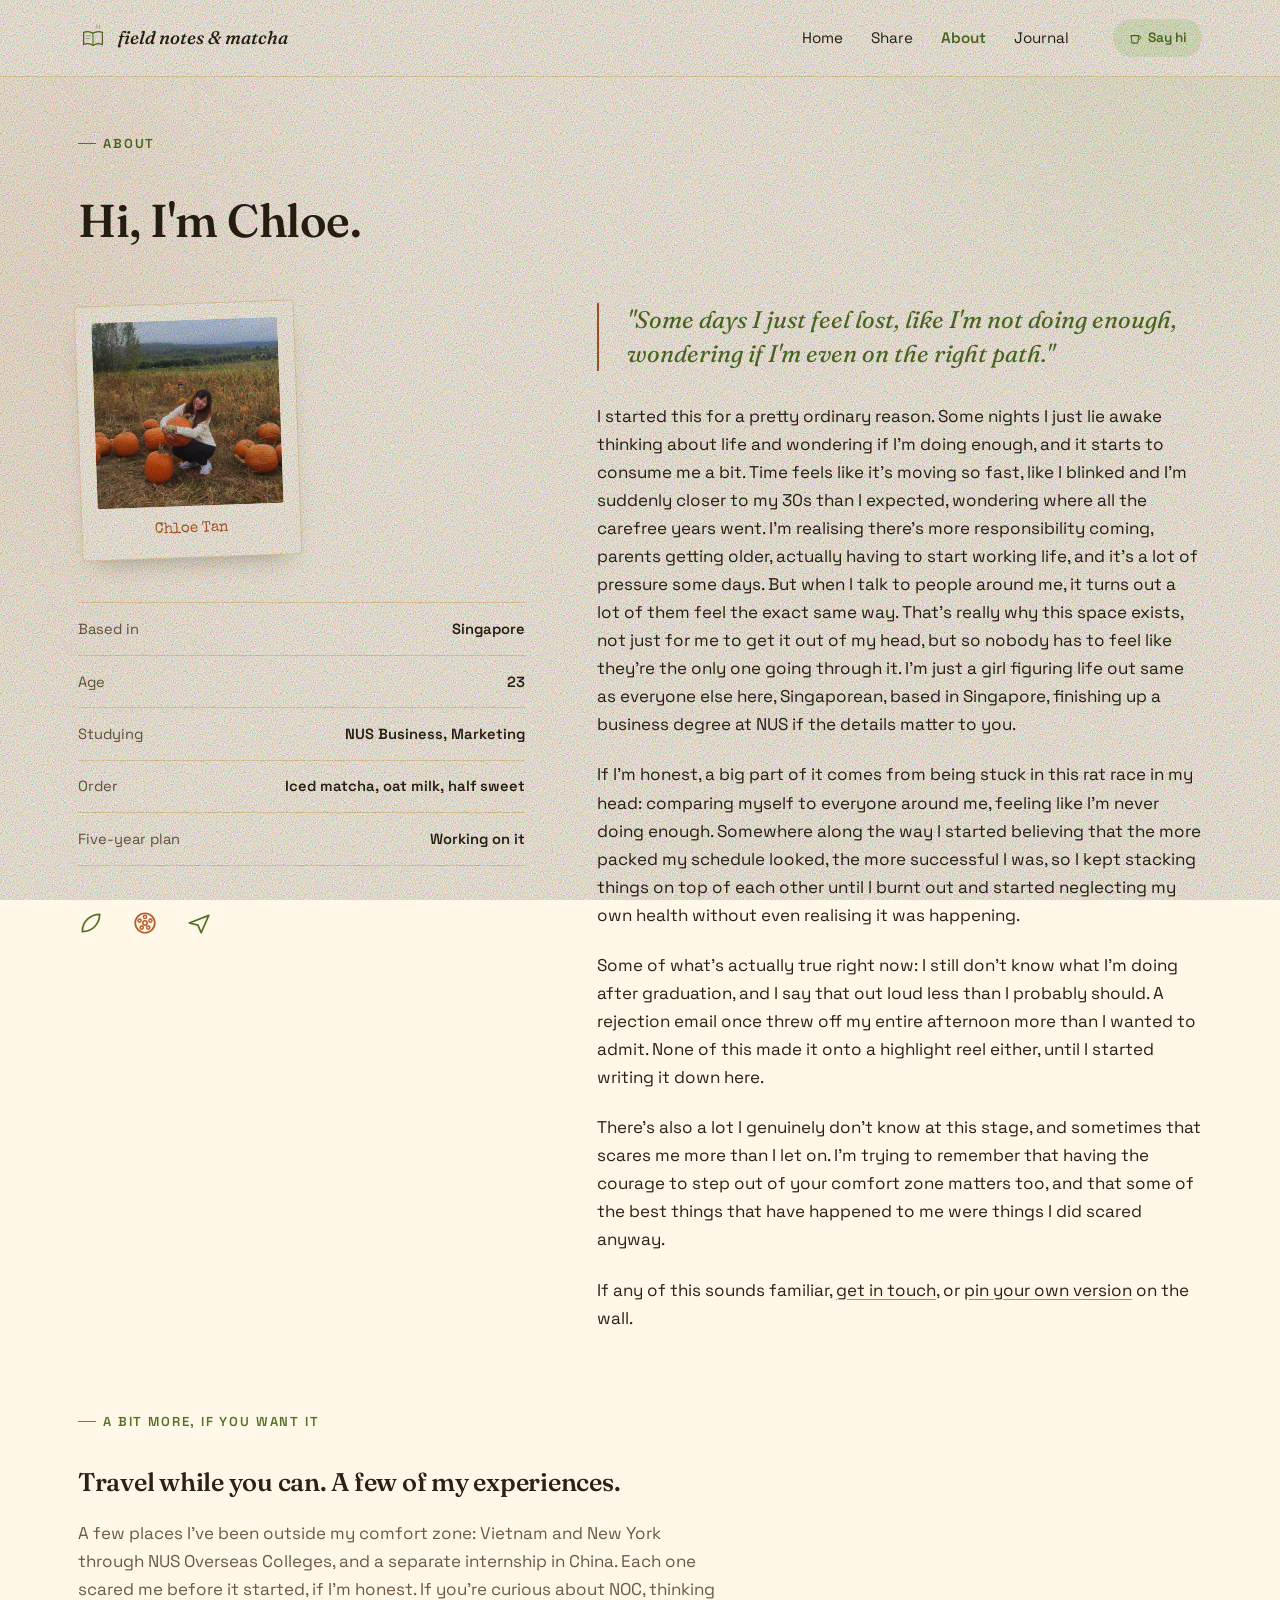
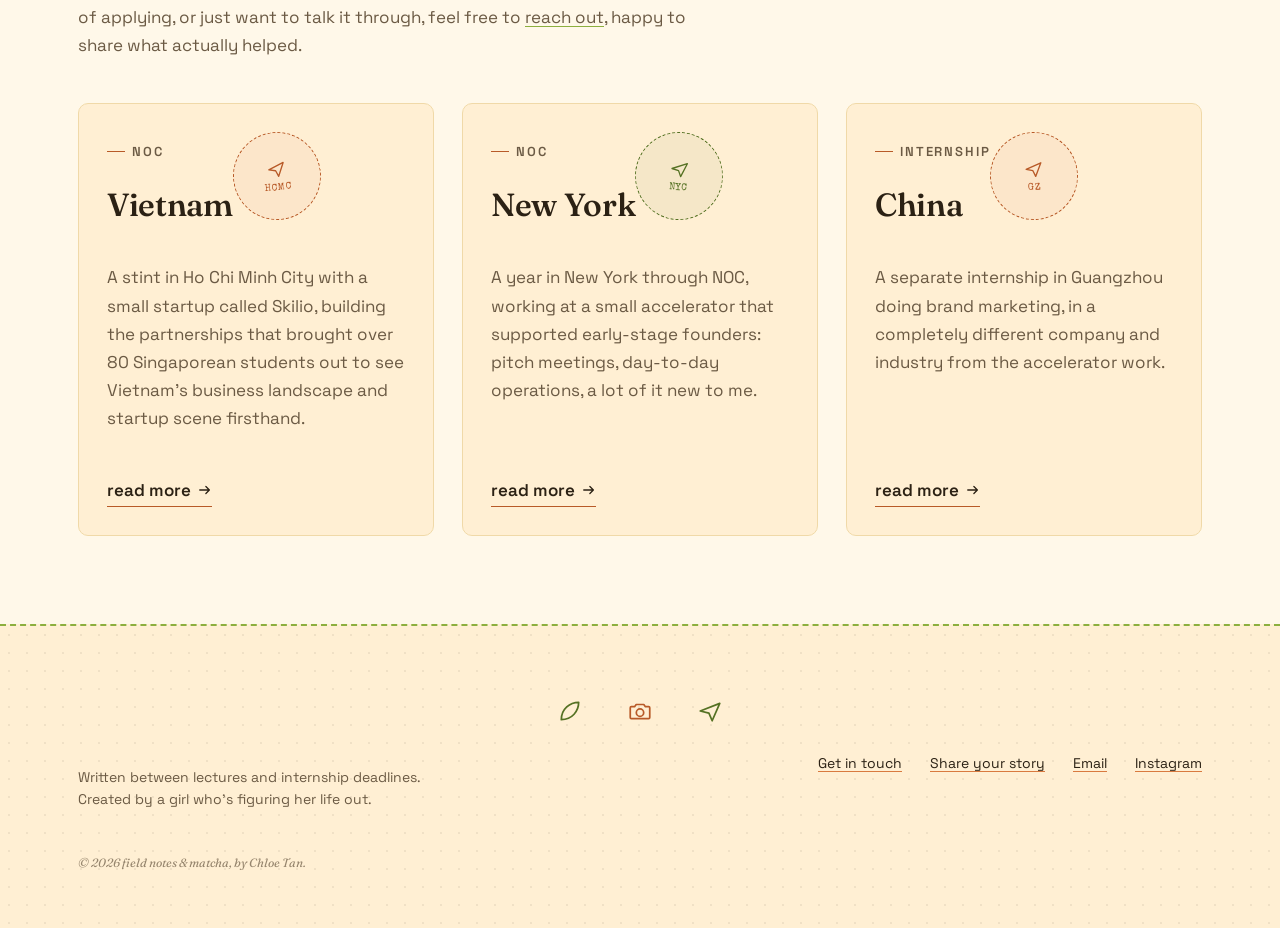
==== about.html @ caf0ac36 "Revert Vietnam story's tag back to NOC NOC (NUS Overseas Colleges) placements are internships at ove" ====
<!doctype html>
<html lang="en">
<head>
<meta charset="UTF-8" />
<meta name="viewport" content="width=device-width, initial-scale=1" />
<title>field notes &amp; matcha · about</title>
<meta name="description" content="Singaporean, NUS Business student, and the honest, unfiltered version of figuring out my 20s, written for anyone else doing the same thing." />
<link rel="preconnect" href="https://fonts.googleapis.com">
<link rel="preconnect" href="https://fonts.gstatic.com" crossorigin>
<link href="https://fonts.googleapis.com/css2?family=Fraunces:ital,opsz,wght@0,9..144,400;0,9..144,500;0,9..144,600;1,9..144,500&family=Space+Grotesk:wght@400;500;600;700&family=Space+Mono:wght@400;700&family=Special+Elite&display=swap" rel="stylesheet">
<link rel="stylesheet" href="css/style.css?v=4">
</head>
<body>

<nav class="site-nav">
  <div class="wrap">
    <a class="brand" href="index.html">
      <svg class="mark" viewBox="0 0 64 64" fill="none" xmlns="http://www.w3.org/2000/svg" aria-hidden="true">
        <path d="M12 20C12 20 23 15.5 32 22C41 15.5 52 20 52 20V46C52 46 41 41.5 32 48C23 41.5 12 46 12 46V20Z" stroke="var(--matcha-deep)" stroke-width="2.6" stroke-linejoin="round" stroke-linecap="round"/>
        <path d="M32 22V48" stroke="var(--matcha-deep)" stroke-width="2" stroke-linecap="round"/>
        <path d="M17 27H26M17 33H24" stroke="var(--matcha-deep)" stroke-width="1.6" stroke-linecap="round" opacity="0.65"/>
        <path d="M40 11C39 8 41 7 40 4" stroke="var(--matcha-deep)" stroke-width="1.6" fill="none" stroke-linecap="round" opacity="0.6"/>
        <path d="M46 11C45 8 47 7 46 4" stroke="var(--matcha-deep)" stroke-width="1.6" fill="none" stroke-linecap="round" opacity="0.6"/>
      </svg>
      field notes &amp; matcha
    </a>
    <div class="nav-right">
      <ul class="nav-links">
        <li><a href="index.html">Home</a></li>
    <li><a href="share.html">Share</a></li>
    <li><a href="about.html" aria-current="page">About</a></li>
    <li><a href="journal.html">Journal</a></li>
      </ul>
      <a class="nav-cta" href="grab-matcha.html">
        <span class="icon"><svg viewBox="0 0 24 24" fill="none" xmlns="http://www.w3.org/2000/svg"><path d="M5 9H17L16 19C16 20 15 21 14 21H8C7 21 6 20 6 19L5 9Z" stroke="currentColor" stroke-width="1.7" stroke-linejoin="round"/><path d="M17 10H19C20.2 10 21 11.2 20.5 13C20 14.8 18.3 15 17 15" stroke="currentColor" stroke-width="1.5"/></svg></span>
        Say hi
      </a>
    </div>
    <button class="nav-toggle" aria-label="Toggle menu" aria-expanded="false" aria-controls="mobile-panel">
      <span></span>
    </button>
  </div>
</nav>

<div class="mobile-panel" id="mobile-panel">
  <ul>
    <li><a href="index.html">Home</a></li>
    <li><a href="share.html">Share</a></li>
    <li><a href="about.html">About</a></li>
    <li><a href="journal.html">Journal</a></li>
  </ul>
  <a class="btn mobile-cta" href="grab-matcha.html">Say hi &rarr;</a>
</div>

<main>
  <section class="section" style="padding-bottom: 0;">
    <div class="wrap">
      <p class="eyebrow">about</p>
      <h1 class="page-title" style="max-width: 20ch;">Hi, I'm Chloe.</h1>
    </div>
  </section>

  <section class="section reveal">
    <div class="wrap about-grid">
      <aside class="about-aside">
        <figure class="about-photo">
          <img src="img/chloe-pumpkin.jpg" alt="Chloe Tan at a pumpkin patch" loading="lazy">
          <figcaption>Chloe Tan</figcaption>
        </figure>
        <dl class="fact-list">
          <li><span class="k">Based in</span><span class="v">Singapore</span></li>
          <li><span class="k">Age</span><span class="v">23</span></li>
          <li><span class="k">Studying</span><span class="v">NUS Business, Marketing</span></li>
          <li><span class="k">Order</span><span class="v">Iced matcha, oat milk, half sweet</span></li>
          <li><span class="k">Five-year plan</span><span class="v">Working on it</span></li>
        </dl>
        <div class="doodle-row" aria-hidden="true" style="justify-content: flex-start; gap: var(--space-3); margin: var(--space-4) 0 0;">
          <span class="icon"><svg viewBox="0 0 24 24" fill="none" xmlns="http://www.w3.org/2000/svg"><path d="M4 20C4 10 12 4 20 4C20 12 14 20 4 20Z" stroke="currentColor" stroke-width="1.6" stroke-linecap="round" stroke-linejoin="round"/></svg></span>
          <span class="icon"><svg viewBox="0 0 24 24" fill="none" xmlns="http://www.w3.org/2000/svg"><circle cx="12" cy="12" r="9" stroke="currentColor" stroke-width="1.6"/><circle cx="12" cy="12" r="2" stroke="currentColor" stroke-width="1.4"/><circle cx="12" cy="6.3" r="1.5" stroke="currentColor" stroke-width="1.3"/><circle cx="17" cy="9.8" r="1.5" stroke="currentColor" stroke-width="1.3"/><circle cx="15" cy="16.2" r="1.5" stroke="currentColor" stroke-width="1.3"/><circle cx="9" cy="16.2" r="1.5" stroke="currentColor" stroke-width="1.3"/><circle cx="7" cy="9.8" r="1.5" stroke="currentColor" stroke-width="1.3"/></svg></span>
          <span class="icon"><svg viewBox="0 0 24 24" fill="none" xmlns="http://www.w3.org/2000/svg"><path d="M3 12L21 5L14 21L11 14L3 12Z" stroke="currentColor" stroke-width="1.6" stroke-linejoin="round"/></svg></span>
        </div>
      </aside>

      <div class="about-body">
        <p class="pull-quote">"Some days I just feel lost, like I'm not doing enough, wondering if I'm even on the right path."</p>

        <p>I started this for a pretty ordinary reason. Some nights I just lie awake thinking about life and wondering if I'm doing enough, and it starts to consume me a bit. Time feels like it's moving so fast, like I blinked and I'm suddenly closer to my 30s than I expected, wondering where all the carefree years went. I'm realising there's more responsibility coming, parents getting older, actually having to start working life, and it's a lot of pressure some days. But when I talk to people around me, it turns out a lot of them feel the exact same way. That's really why this space exists, not just for me to get it out of my head, but so nobody has to feel like they're the only one going through it. I'm just a girl figuring life out same as everyone else here, Singaporean, based in Singapore, finishing up a business degree at NUS if the details matter to you.</p>

        <p>If I'm honest, a big part of it comes from being stuck in this rat race in my head: comparing myself to everyone around me, feeling like I'm never doing enough. Somewhere along the way I started believing that the more packed my schedule looked, the more successful I was, so I kept stacking things on top of each other until I burnt out and started neglecting my own health without even realising it was happening.</p>

        <p>Some of what's actually true right now: I still don't know what I'm doing after graduation, and I say that out loud less than I probably should. A rejection email once threw off my entire afternoon more than I wanted to admit. None of this made it onto a highlight reel either, until I started writing it down here.</p>

        <p>There's also a lot I genuinely don't know at this stage, and sometimes that scares me more than I let on. I'm trying to remember that having the courage to step out of your comfort zone matters too, and that some of the best things that have happened to me were things I did scared anyway.</p>

        <p>If any of this sounds familiar, <a href="grab-matcha.html">get in touch</a>, or <a href="share.html">pin your own version</a> on the wall.</p>
      </div>
    </div>
  </section>

  <section class="section section-tight reveal">
    <div class="wrap">
      <div class="section-head">
        <p class="eyebrow">a bit more, if you want it</p>
        <h2>Travel while you can. A few of my experiences.</h2>
        <p style="max-width: 58ch; color: var(--ink-soft); margin-top: var(--space-2);">A few places I've been outside my comfort zone: Vietnam and New York through NUS Overseas Colleges, and a separate internship in China. Each one scared me before it started, if I'm honest. If you're curious about NOC, thinking of applying, or just want to talk it through, feel free to <a href="grab-matcha.html">reach out</a>, happy to share what actually helped.</p>
      </div>

      <div class="admin-bar" id="admin-bar-about">
        <form id="admin-form-about" class="admin-form" hidden>
          <input type="password" id="admin-passcode-about" placeholder="admin passcode" autocomplete="off">
          <button type="submit" class="btn btn-ghost">unlock</button>
          <span class="admin-error" id="admin-error-about"></span>
        </form>
        <div id="admin-active-about" hidden>
          <strong>managing travel stories</strong>
          <span>pick one to edit its story</span>
          <button type="button" class="btn btn-ghost admin-edit-place" data-place="vietnam">edit vietnam</button>
          <button type="button" class="btn btn-ghost admin-edit-place" data-place="newyork">edit new york</button>
          <button type="button" class="btn btn-ghost admin-edit-place" data-place="china">edit china</button>
          <button type="button" class="text-link" id="admin-exit-about">exit</button>
        </div>
      </div>

      <div class="story-grid">
        <button type="button" class="story-card" data-place="vietnam" aria-haspopup="dialog">
          <div class="story-card-top">
            <div>
              <p class="eyebrow">NOC</p>
              <h3>Vietnam</h3>
            </div>
            <div class="stamp stamp-1">
              <span class="icon"><svg viewBox="0 0 24 24" fill="none" xmlns="http://www.w3.org/2000/svg"><path d="M3 12L21 5L14 21L11 14L3 12Z" stroke="currentColor" stroke-width="1.6" stroke-linejoin="round"/></svg></span>
              <span>HCMC</span>
            </div>
          </div>
          <p id="card-body-vietnam">A stint in Ho Chi Minh City with a small startup called Skilio, building the partnerships that brought over 80 Singaporean students out to see Vietnam's business landscape and startup scene firsthand.</p>
          <span class="text-link story-card-more">read more<svg viewBox="0 0 16 16" fill="none"><path d="M2 8h11M9 4l4 4-4 4" stroke="currentColor" stroke-width="1.5" stroke-linecap="round" stroke-linejoin="round"/></svg></span>
        </button>
        <button type="button" class="story-card" data-place="newyork" aria-haspopup="dialog">
          <div class="story-card-top">
            <div>
              <p class="eyebrow">NOC</p>
              <h3>New York</h3>
            </div>
            <div class="stamp stamp-2">
              <span class="icon"><svg viewBox="0 0 24 24" fill="none" xmlns="http://www.w3.org/2000/svg"><path d="M3 12L21 5L14 21L11 14L3 12Z" stroke="currentColor" stroke-width="1.6" stroke-linejoin="round"/></svg></span>
              <span>NYC</span>
            </div>
          </div>
          <p id="card-body-newyork">A year in New York through NOC, working at a small accelerator that supported early-stage founders: pitch meetings, day-to-day operations, a lot of it new to me.</p>
          <span class="text-link story-card-more">read more<svg viewBox="0 0 16 16" fill="none"><path d="M2 8h11M9 4l4 4-4 4" stroke="currentColor" stroke-width="1.5" stroke-linecap="round" stroke-linejoin="round"/></svg></span>
        </button>
        <button type="button" class="story-card" data-place="china" aria-haspopup="dialog">
          <div class="story-card-top">
            <div>
              <p class="eyebrow">internship</p>
              <h3>China</h3>
            </div>
            <div class="stamp stamp-3">
              <span class="icon"><svg viewBox="0 0 24 24" fill="none" xmlns="http://www.w3.org/2000/svg"><path d="M3 12L21 5L14 21L11 14L3 12Z" stroke="currentColor" stroke-width="1.6" stroke-linejoin="round"/></svg></span>
              <span>GZ</span>
            </div>
          </div>
          <p id="card-body-china">A separate internship in Guangzhou doing brand marketing, in a completely different company and industry from the accelerator work.</p>
          <span class="text-link story-card-more">read more<svg viewBox="0 0 16 16" fill="none"><path d="M2 8h11M9 4l4 4-4 4" stroke="currentColor" stroke-width="1.5" stroke-linecap="round" stroke-linejoin="round"/></svg></span>
        </button>
      </div>
    </div>

    <div class="memory-modal" id="place-modal">
      <div class="memory-modal-inner">
        <button class="memory-close" id="place-close" aria-label="close">&times;</button>
        <div id="place-view">
          <p class="eyebrow" id="place-eyebrow" style="justify-content: center;"></p>
          <h3 id="place-title"></h3>
          <div id="place-body"></div>
        </div>
        <form id="place-edit-form" class="admin-add-form" hidden style="max-width: none;">
          <p class="eyebrow" id="place-edit-eyebrow" style="justify-content: center;"></p>
          <h3 id="place-edit-title"></h3>
          <label class="pin-field">
            <span>short version (shown on the card)</span>
            <textarea id="place-edit-short" rows="3" maxlength="240" required></textarea>
          </label>
          <label class="pin-field">
            <span>full story (shown when opened)</span>
            <textarea id="place-edit-body" rows="9" maxlength="2000" required></textarea>
          </label>
          <div style="display: flex; gap: var(--space-2);">
            <button type="submit" class="btn">save</button>
            <button type="button" class="btn btn-ghost" id="place-edit-cancel">cancel</button>
          </div>
        </form>
      </div>
    </div>
  </section>
</main>

<footer class="site-footer">
  <div class="wrap">
    <div class="doodle-row" aria-hidden="true" style="margin: 0 0 var(--space-3);">
      <span class="icon"><svg viewBox="0 0 24 24" fill="none" xmlns="http://www.w3.org/2000/svg"><path d="M4 20C4 10 12 4 20 4C20 12 14 20 4 20Z" stroke="currentColor" stroke-width="1.6" stroke-linecap="round" stroke-linejoin="round"/></svg></span>
      <span class="icon"><svg viewBox="0 0 24 24" fill="none" xmlns="http://www.w3.org/2000/svg"><path d="M4 8h3l1.5-2h7L17 8h3a1 1 0 0 1 1 1v9a1 1 0 0 1-1 1H4a1 1 0 0 1-1-1V9a1 1 0 0 1 1-1Z" stroke="currentColor" stroke-width="1.6" stroke-linejoin="round"/><circle cx="12" cy="13.5" r="3.4" stroke="currentColor" stroke-width="1.6"/></svg></span>
      <span class="icon"><svg viewBox="0 0 24 24" fill="none" xmlns="http://www.w3.org/2000/svg"><path d="M3 12L21 5L14 21L11 14L3 12Z" stroke="currentColor" stroke-width="1.6" stroke-linejoin="round"/></svg></span>
    </div>
    <div class="footer-grid">
      <p class="footer-status">Written between lectures and internship deadlines.<br>Created by a girl who's figuring her life out.</p>
      <ul class="footer-links">
        <li><a href="grab-matcha.html">Get in touch</a></li>
        <li><a href="share.html">Share your story</a></li>
        <li><a href="mailto:yingxiu2003@gmail.com">Email</a></li>
        <li><a href="https://www.instagram.com/pure_tyx" target="_blank" rel="noopener">Instagram</a></li>
      </ul>
    </div>
    <p class="footer-fine">&copy; 2026 field notes &amp; matcha, by Chloe Tan.</p>
  </div>
</footer>

<script src="js/main.js"></script>
</body>
</html>
---- css/style.css ----
/* ==========================================================================
   field notes & matcha — design tokens
   ========================================================================== */

:root {
  /* color — warm neutral base, two accents used consistently everywhere */
  --cream:        #FFF8E9;
  --paper:        #FFEFD3;
  --paper-deep:   #FCE2B8;
  --ink:          #2B2114;
  --ink-soft:     #6B5A44;
  --matcha:       #8CAF3E;
  --matcha-deep:  #557123;
  --matcha-pale:  #E6F0C9;
  --clay:         #D97A3F;
  --clay-deep:    #B85A28;
  --clay-pale:    #FBE2C8;
  --sky-pale:     #DCEAEF;
  --sky:          #8B9DB8;
  --sky-deep:     #4F5F78;
  --line:         #F0D9A8;

  /* type */
  --font-display: "Fraunces", "Iowan Old Style", "Palatino Linotype", serif;
  --font-body: "Space Grotesk", "Segoe UI", -apple-system, BlinkMacSystemFont, sans-serif;
  --font-mono: "Space Mono", "Courier New", monospace;
  --font-vintage: "Special Elite", "Courier New", monospace;

  --fs-hero: clamp(2.75rem, 3.2vw + 2rem, 5.25rem);
  --fs-h1: clamp(2.1rem, 1.6vw + 1.6rem, 3.15rem);
  --fs-h2: clamp(1.5rem, 1vw + 1.2rem, 2.1rem);
  --fs-h3: clamp(1.2rem, 0.4vw + 1.1rem, 1.4rem);
  --fs-body: 1.0625rem;
  --fs-small: 0.875rem;
  --fs-eyebrow: 0.8125rem;

  --space-1: 0.5rem;
  --space-2: 1rem;
  --space-3: 1.75rem;
  --space-4: 2.75rem;
  --space-5: 4.5rem;
  --space-6: 7rem;

  --max-w: 1180px;
}

* { box-sizing: border-box; }

/* the HTML "hidden" attribute should always win, full stop. without this,
   any element whose class sets its own "display" (buttons, flex bars,
   forms) quietly overrides the browser's default [hidden]{display:none}
   and stays visible even while "hidden" is set, which is exactly the bug
   that let the admin passcode form and the travel edit form show up when
   they should have been toggled off. */
[hidden] { display: none !important; }

html {
  scroll-behavior: smooth;
}

/* so an in-page anchor jump (like "Read the wall") doesn't land with
   its target tucked up under the fixed nav bar */
[id] {
  scroll-margin-top: 96px;
}

@media (prefers-reduced-motion: reduce) {
  html { scroll-behavior: auto; }
  *, *::before, *::after {
    animation-duration: 0.001ms !important;
    animation-iteration-count: 1 !important;
    transition-duration: 0.001ms !important;
    scroll-behavior: auto !important;
  }
}

body {
  margin: 0;
  /* .site-nav is now position: fixed (see below), which takes it out of
     normal flow, so this makes up the space it used to occupy there */
  padding-top: 76px;
  background: var(--cream);
  color: var(--ink);
  font-family: var(--font-body);
  font-size: var(--fs-body);
  line-height: 1.65;
  -webkit-font-smoothing: antialiased;
  background-image:
    radial-gradient(ellipse 55% 35% at 92% -5%, rgba(140,175,62,0.14), transparent 60%),
    radial-gradient(ellipse 45% 32% at 3% 12%, rgba(217,122,63,0.09), transparent 60%);
  background-repeat: no-repeat;
  position: relative;
}

/* film grain — subtle, always-on texture so nothing reads as a flat digital gradient */
body::after {
  content: "";
  position: fixed;
  inset: 0;
  z-index: 999;
  pointer-events: none;
  mix-blend-mode: multiply;
  background-image: url("data:image/svg+xml;utf8,<svg xmlns='http://www.w3.org/2000/svg' width='140' height='140'><filter id='n'><feTurbulence type='fractalNoise' baseFrequency='0.9' numOctaves='2' stitchTiles='stitch'/></filter><rect width='100%25' height='100%25' filter='url(%23n)'/></svg>");
  animation: grain-flicker 1.2s steps(4) infinite;
}

@keyframes grain-flicker {
  0%, 100% { opacity: 0.04; }
  25% { opacity: 0.06; }
  50% { opacity: 0.03; }
  75% { opacity: 0.05; }
}

img, svg { max-width: 100%; display: block; }

a {
  color: inherit;
  text-decoration-color: var(--matcha);
  text-underline-offset: 3px;
}

a:hover { color: var(--matcha-deep); }

:focus-visible {
  outline: 2px solid var(--clay-deep);
  outline-offset: 3px;
  border-radius: 2px;
}

/* links that exist in the layout but aren't live yet (e.g. Instagram) —
   styled as visibly inert rather than a link that silently goes nowhere */
a[aria-disabled="true"] {
  opacity: 0.55;
  cursor: default;
}

a[aria-disabled="true"]:hover { color: inherit; }

h1, h2, h3 {
  font-family: var(--font-display);
  font-weight: 560;
  color: var(--ink);
  margin: 0;
  letter-spacing: -0.01em;
}

.wrap {
  max-width: var(--max-w);
  margin: 0 auto;
  padding: 0 var(--space-3);
}

.eyebrow {
  display: inline-flex;
  align-items: center;
  gap: 0.55em;
  font-size: var(--fs-eyebrow);
  letter-spacing: 0.14em;
  text-transform: uppercase;
  color: var(--matcha-deep);
  font-weight: 600;
}

.eyebrow::before {
  content: "";
  width: 18px;
  height: 1px;
  background: var(--clay-deep);
  display: inline-block;
}

/* ==========================================================================
   nav
   ========================================================================== */

.site-nav {
  /* position: sticky here had a real, unfixable-in-place iOS Safari bug:
     during the elastic bounce past the top of the page, it can visually
     detach and let page content show through it. position: fixed doesn't
     have that recalculation at all, so it's the reliable option. body
     gets matching padding-top below to make up the space it no longer
     occupies in normal flow. */
  position: fixed;
  top: 0;
  left: 0;
  right: 0;
  z-index: 40;
  background: var(--cream);
  border-bottom: 1px solid var(--line);
}

.site-nav .wrap {
  display: flex;
  align-items: center;
  justify-content: space-between;
  height: 76px;
}

.brand {
  display: flex;
  align-items: center;
  gap: 0.6rem;
  font-family: var(--font-display);
  font-style: italic;
  font-weight: 500;
  font-size: 1.15rem;
  color: var(--ink);
  text-decoration: none;
}

.brand:hover { color: var(--ink); }

.brand .mark { width: 30px; height: 30px; flex-shrink: 0; }

.nav-right {
  display: flex;
  align-items: center;
  gap: var(--space-4);
}

.nav-links {
  display: flex;
  gap: var(--space-3);
  list-style: none;
  margin: 0;
  padding: 0;
  font-size: 0.95rem;
}

.nav-cta {
  display: inline-flex;
  align-items: center;
  gap: 0.4em;
  font-size: 0.85rem;
  font-weight: 600;
  text-decoration: none;
  color: var(--matcha-deep);
  background: var(--matcha-pale);
  padding: 0.55em 1.1em;
  border-radius: 999px;
  white-space: nowrap;
  transition: background 0.2s ease, transform 0.2s ease;
}

.nav-cta:hover { background: var(--matcha); color: var(--cream); transform: translateY(-1px); }
.nav-cta .icon { width: 15px; height: 15px; }

.nav-links a {
  text-decoration: none;
  position: relative;
  padding: 4px 0;
}

.nav-links a[aria-current="page"] { color: var(--matcha-deep); font-weight: 600; }

.nav-links a::after {
  content: "";
  position: absolute;
  left: 0; right: 100%;
  bottom: -2px;
  height: 2px;
  background: var(--clay-deep);
  transition: right 0.25s ease;
}

.nav-links a:hover::after { right: 0; }

.nav-toggle {
  display: none;
  background: none;
  border: none;
  cursor: pointer;
  width: 44px;
  height: 44px;
  align-items: center;
  justify-content: center;
}

.nav-toggle span,
.nav-toggle span::before,
.nav-toggle span::after {
  content: "";
  display: block;
  width: 22px;
  height: 2px;
  background: var(--ink);
  position: relative;
  transition: transform 0.25s ease, opacity 0.25s ease;
}

.nav-toggle span::before { position: absolute; top: -7px; }
.nav-toggle span::after { position: absolute; top: 7px; }

.nav-toggle[aria-expanded="true"] span { background: transparent; }
.nav-toggle[aria-expanded="true"] span::before { transform: translateY(7px) rotate(45deg); }
.nav-toggle[aria-expanded="true"] span::after { transform: translateY(-7px) rotate(-45deg); }

.mobile-panel {
  display: none;
  position: fixed;
  inset: 76px 0 0 0;
  background: var(--cream);
  z-index: 39;
  padding: var(--space-4) var(--space-3);
}

.mobile-panel.open { display: block; }

.mobile-panel ul {
  list-style: none;
  margin: 0;
  padding: 0;
  display: flex;
  flex-direction: column;
  gap: var(--space-2);
}

.mobile-panel a {
  font-family: var(--font-display);
  font-size: 2rem;
  text-decoration: none;
  color: var(--ink);
}

@media (max-width: 940px) {
  .nav-right { display: none; }
  .nav-toggle { display: flex; }
}

.mobile-cta {
  margin-top: var(--space-3);
  width: fit-content;
}

/* ==========================================================================
   footer — "the corkboard": warm paper, no dark band
   ========================================================================== */

.site-footer {
  margin-top: var(--space-4);
  padding: var(--space-5) 0 var(--space-4);
  background-color: var(--paper);
  background-image: radial-gradient(circle, rgba(43,33,20,0.07) 1.2px, transparent 1.4px);
  background-size: 18px 18px;
  color: var(--ink-soft);
  position: relative;
  border-top: 2px dashed var(--matcha);
}

.footer-grid {
  display: flex;
  flex-wrap: wrap;
  gap: var(--space-3);
  justify-content: space-between;
  align-items: flex-start;
}

.footer-status {
  font-size: var(--fs-small);
  color: var(--ink-soft);
  max-width: 46ch;
  line-height: 1.6;
}

.footer-status strong { color: var(--clay-deep); font-weight: 600; }

.footer-links {
  display: flex;
  gap: var(--space-3);
  list-style: none;
  margin: 0;
  padding: 0;
  font-size: var(--fs-small);
}

.footer-links a { text-decoration: underline; text-decoration-color: var(--clay); color: var(--ink); }
.footer-links a:hover { color: var(--clay-deep); }

.footer-fine {
  margin-top: var(--space-3);
  font-size: 0.75rem;
  color: var(--ink-soft);
  opacity: 0.7;
  font-style: italic;
  font-family: var(--font-display);
}

/* on mobile the footer collapses to one narrow column, so the centered
   doodle icons above and the left-aligned text below start looking
   mismatched. center the whole footer at that point instead. */
@media (max-width: 620px) {
  .footer-grid { flex-direction: column; align-items: center; text-align: center; }
  .footer-status { max-width: 32ch; }
  .footer-links { justify-content: center; flex-wrap: wrap; }
  .footer-fine { text-align: center; }
}

/* ==========================================================================
   buttons / links
   ========================================================================== */

.btn {
  display: inline-flex;
  align-items: center;
  gap: 0.5em;
  font-family: var(--font-body);
  font-weight: 700;
  font-size: 0.95rem;
  padding: 0.85em 1.5em;
  border-radius: 999px;
  background: var(--clay-deep);
  color: var(--cream);
  text-decoration: none;
  border: 1px solid var(--clay-deep);
  transition: transform 0.2s ease, background 0.2s ease, box-shadow 0.2s ease;
}

.btn:hover { background: var(--matcha-deep); border-color: var(--matcha-deep); color: var(--cream); transform: translateY(-2px); box-shadow: 0 10px 20px -10px rgba(43,33,20,0.4); }

.btn-ghost {
  background: transparent;
  color: var(--ink);
  border: 1px solid var(--ink);
}

.btn-ghost:hover { background: var(--ink); color: var(--cream); }

.text-link {
  display: inline-flex;
  align-items: center;
  gap: 0.4em;
  font-weight: 600;
  text-decoration: none;
  border-bottom: 1px solid var(--clay-deep);
  padding-bottom: 2px;
}

.text-link:hover { color: var(--clay-deep); }

.text-link svg { width: 14px; height: 14px; transition: transform 0.2s ease; }
.text-link:hover svg { transform: translateX(3px); }

/* ==========================================================================
   hero (home)
   ========================================================================== */

.hero {
  padding: var(--space-4) 0;
  position: relative;
  overflow: hidden;
}

.hero::before {
  content: "";
  position: absolute;
  top: -20%;
  right: -10%;
  width: 55%;
  height: 70%;
  background: radial-gradient(ellipse at top right, rgba(217,122,63,0.28), rgba(140,175,62,0.12) 45%, transparent 70%);
  pointer-events: none;
  z-index: 0;
  animation: leak-pulse 9s ease-in-out infinite;
}

@keyframes leak-pulse {
  0%, 100% { opacity: 0.8; transform: translate(0, 0) scale(1); }
  50% { opacity: 1; transform: translate(-18px, 10px) scale(1.08); }
}

.hero .wrap {
  position: relative;
  z-index: 1;
  display: grid;
  grid-template-columns: 1.1fr 0.9fr;
  gap: var(--space-4);
  align-items: center;
}

.hero-copy .eyebrow { margin-bottom: var(--space-2); }

.hero h1 {
  font-size: var(--fs-hero);
  line-height: 1.03;
  margin-bottom: var(--space-3);
}

.hero h1 em {
  font-style: italic;
  color: var(--matcha-deep);
}

.hero-lede {
  font-size: 1.15rem;
  color: var(--ink-soft);
  max-width: 46ch;
  margin-bottom: var(--space-3);
}

.hero-actions {
  display: flex;
  gap: var(--space-2);
  flex-wrap: wrap;
}

/* text on the left, its call-to-action buttons on the right, instead of
   the buttons falling below on their own line */
.cta-split {
  display: flex;
  flex-wrap: wrap;
  align-items: center;
  justify-content: space-between;
  gap: var(--space-4);
  margin-bottom: var(--space-4);
}

.cta-split .section-head { margin-bottom: 0; flex: 1 1 380px; }
.cta-split .hero-actions { flex: 0 0 auto; }

@media (max-width: 720px) {
  .cta-split { flex-direction: column; align-items: flex-start; }
}

.hero-art {
  position: relative;
  display: flex;
  align-items: center;
  justify-content: center;
  min-height: 380px;
}

@media (max-width: 900px) {
  .hero-art { min-height: 340px; }
}

/* explicit width lives on the block, not the button, so the percentage
   doesn't try to resolve against an auto-sized flex-item parent */
.hero-bowl-block {
  width: min(320px, 78%);
  margin: 0 auto;
}

.bowl-wrap {
  background: none;
  border: none;
  padding: 0;
  cursor: pointer;
  display: block;
  width: 100%;
}

.bowl-wrap:focus-visible {
  outline: 2px solid var(--clay-deep);
  outline-offset: 6px;
  border-radius: 50%;
}

.hero-art .bowl-illustration {
  width: 100%;
  overflow: visible;
  transition: transform 0.15s ease;
}

.bowl-wrap:hover .bowl-illustration { transform: scale(1.02); }

.stir-hint {
  display: block;
  text-align: center;
  margin-top: 0.6em;
  font-family: var(--font-vintage);
  font-size: 0.75rem;
  color: var(--ink-soft);
}

/* mix-ins start invisible; a picker button toggles the matching one on.
   stirring blends whatever's currently in there into the matcha, so it
   fades out rather than sitting there forever. */
.mixin-layer { display: none; }
.mixin-layer.on { display: block; }
.mixin-layer.blending { animation: mixin-blend 0.7s ease forwards; }

@keyframes mixin-blend {
  0% { opacity: 1; }
  100% { opacity: 0; }
}

@media (prefers-reduced-motion: reduce) {
  .mixin-layer.blending { animation-duration: 0.001ms; }
}

.mixin-picker {
  display: flex;
  justify-content: center;
  gap: 0.5em;
  margin-top: var(--space-2);
}

.mixin-btn {
  width: 38px;
  height: 38px;
  border-radius: 50%;
  border: 2px solid transparent;
  background: var(--paper);
  font-size: 1.1rem;
  line-height: 1;
  display: flex;
  align-items: center;
  justify-content: center;
  cursor: pointer;
  transition: transform 0.15s ease, border-color 0.15s ease, background 0.15s ease;
}

.mixin-btn:hover { transform: translateY(-2px); }
.mixin-btn:focus-visible { outline: 2px solid var(--clay-deep); outline-offset: 2px; }
.mixin-btn[aria-pressed="true"] { border-color: var(--matcha-deep); background: var(--matcha-pale); }

.mixin-summary {
  display: block;
  text-align: center;
  margin-top: 0.5em;
  font-family: var(--font-vintage);
  font-size: 0.75rem;
  color: var(--clay-deep);
}

.foam-swirl {
  transform-box: fill-box;
  transform-origin: center;
}

/* the foam only spins when you actually click the bowl, one stir at a time,
   instead of turning forever on its own */
.foam-swirl.stirring {
  animation: stir-once 1.1s ease-in-out;
}

@keyframes stir-once {
  from { transform: rotate(0deg); }
  to { transform: rotate(340deg); }
}

.steam {
  transform-box: fill-box;
  transform-origin: center;
  animation: steam-rise 3.6s ease-in-out infinite;
}

.steam.s1 { animation-delay: 0s; }
.steam.s2 { animation-delay: 1.3s; }

@keyframes steam-rise {
  0% { opacity: 0; transform: translateY(8px) scaleY(0.9); }
  25% { opacity: 0.6; }
  70% { opacity: 0.28; }
  100% { opacity: 0; transform: translateY(-16px) scaleY(1.08); }
}

@media (prefers-reduced-motion: reduce) {
  .foam-swirl.stirring, .steam { animation: none; opacity: 0.5; }
}

.hero-doodle {
  position: absolute;
  color: var(--clay-deep);
}

.hero-doodle svg { width: 100%; height: 100%; }

.doodle-camera { top: 6%; left: 6%; width: 34px; height: 34px; color: var(--clay-deep); transform: rotate(-8deg); }
.doodle-reel { bottom: 8%; right: 8%; width: 30px; height: 30px; color: var(--matcha-deep); }
.doodle-leaf-hero { top: 44%; right: 0%; width: 30px; height: 30px; color: var(--matcha); transform: rotate(-15deg); }

@media (max-width: 900px) {
  .hero .wrap { grid-template-columns: 1fr; }
  .hero-art { order: -1; margin-bottom: var(--space-3); padding: var(--space-4) 0; }
}

/* ==========================================================================
   currently strip — dark band, matches footer treatment
   ========================================================================== */

/* "the windowsill ledge" — replaces the old dark sprocket band */

.currently {
  background: var(--paper);
  position: relative;
  border-top: 2px solid var(--ink);
  border-bottom: 1px solid var(--line);
}

.currently::before,
.currently::after {
  content: "";
  position: absolute;
  top: -7px;
  width: 46px;
  height: 18px;
  background: repeating-linear-gradient(45deg, rgba(217,122,63,0.5), rgba(217,122,63,0.5) 6px, rgba(217,122,63,0.28) 6px, rgba(217,122,63,0.28) 12px);
  border: 1px solid rgba(217,122,63,0.4);
}

.currently::before { left: 8%; transform: rotate(-4deg); }
.currently::after { right: 10%; transform: rotate(3deg); }

.currently .wrap {
  display: flex;
  flex-wrap: nowrap;
  overflow-x: auto;
  gap: var(--space-4);
  padding: var(--space-3) var(--space-3);
  scrollbar-width: thin;
}

.currently .wrap span { flex: none; white-space: nowrap; }

.currently .wrap span {
  display: inline-flex;
  align-items: center;
  gap: 0.5em;
  font-size: 1rem;
  font-weight: 700;
  color: var(--ink);
  font-family: var(--font-mono);
  letter-spacing: 0.01em;
}

.currently span strong { color: var(--clay-deep); font-weight: 700; }
.currently span a { font-weight: 700; }

/* ==========================================================================
   section shell
   ========================================================================== */

.section {
  padding: var(--space-4) 0;
}

.section-head {
  max-width: 62ch;
  margin-bottom: var(--space-4);
}

.section-head h2 { margin-top: var(--space-2); }

.section-tight { padding-top: 0; }

/* shared page-header h1 (about/career/journal/stories/share/grab-matcha) —
   each page sets its own max-width inline since that's the only thing
   that actually varies per page */
.page-title {
  font-size: var(--fs-h1);
  margin-top: var(--space-2);
}

/* ==========================================================================
   stories preview (home) + stories page cards
   ========================================================================== */

.story-grid {
  display: grid;
  grid-template-columns: repeat(3, 1fr);
  gap: var(--space-3);
}

/* contact page: two columns (the reach-me list + the small note card)
   with its own breakpoint, so it can't get stuck at two columns on a
   phone the way a plain inline style did before */
.contact-grid {
  display: grid;
  grid-template-columns: 1fr 1fr;
  align-items: start;
  gap: var(--space-3);
}
@media (max-width: 620px) {
  .contact-grid { grid-template-columns: 1fr; }
}

.story-card {
  background: var(--paper);
  border: 1px solid var(--line);
  border-radius: 10px;
  padding: var(--space-3);
  position: relative;
  overflow: hidden;
  display: flex;
  flex-direction: column;
  width: 100%;
  text-align: left;
  font: inherit;
  color: inherit;
  cursor: pointer;
  transition: transform 0.2s ease, box-shadow 0.2s ease;
}

.story-card:hover,
.story-card:focus-visible {
  transform: translateY(-5px);
  box-shadow: 0 16px 30px -18px rgba(43, 33, 20, 0.3);
}

.story-card-more {
  margin-top: auto;
  padding-top: var(--space-2);
  align-self: flex-start;
}

.story-card .eyebrow { margin-bottom: var(--space-2); }

.story-card h3 {
  font-size: var(--fs-h2);
  margin-bottom: var(--space-2);
}

.story-card p { color: var(--ink-soft); margin: 0 0 var(--space-3); flex-grow: 1; }

.story-card-top {
  display: flex;
  justify-content: space-between;
  align-items: flex-start;
  margin-bottom: var(--space-2);
}

@media (max-width: 900px) {
  .story-grid { grid-template-columns: 1fr 1fr; }
}
@media (max-width: 620px) {
  .story-grid { grid-template-columns: 1fr; }
}

/* ==========================================================================
   journal preview + journal list
   ========================================================================== */

.journal-list {
  display: flex;
  flex-direction: column;
}

.journal-row {
  position: relative;
  display: grid;
  grid-template-columns: 130px 1fr;
  gap: var(--space-3);
  padding: var(--space-3) 0;
  border-top: 1px solid var(--line);
}

/* the home page preview rows are real links into the full journal entry
   (see journal.html), so they need to not look/behave like a wall of
   underlined blue text while still reading as clickable */
a.journal-row {
  text-decoration: none;
  color: inherit;
  transition: opacity 0.15s ease;
}

a.journal-row:hover { opacity: 0.75; }
a.journal-row:hover .journal-entry h3 { color: var(--clay-deep); }

.journal-delete {
  display: none;
  position: absolute;
  top: var(--space-3);
  right: 0;
  font-size: 0.8rem;
}

body.admin-mode .journal-delete { display: inline-flex; }

.admin-add-form {
  display: none;
  flex-direction: column;
  gap: var(--space-3);
  max-width: 46ch;
  margin-bottom: var(--space-4);
  padding: var(--space-3);
  background: var(--clay-pale);
  border: 1px dashed var(--clay-deep);
  border-radius: 10px;
}

body.admin-mode .admin-add-form { display: flex; }

.journal-row:last-child { border-bottom: 1px solid var(--line); }

.journal-date {
  font-family: var(--font-vintage);
  color: var(--clay-deep);
  font-size: 0.85rem;
  padding-top: 2px;
}

.journal-entry h3 { font-size: 1.3rem; margin-bottom: 0.4rem; }
.journal-entry p { color: var(--ink-soft); margin: 0; max-width: 62ch; }
.journal-entry p + p { margin-top: 0.9em; }

.journal-tag {
  display: inline-block;
  font-size: 0.7rem;
  letter-spacing: 0.08em;
  text-transform: uppercase;
  color: var(--matcha-deep);
  background: var(--matcha-pale);
  padding: 3px 9px;
  border-radius: 999px;
  margin-bottom: 0.6rem;
}

@media (max-width: 620px) {
  .journal-row { grid-template-columns: 1fr; gap: 0.3rem; }
}

/* ==========================================================================
   about page
   ========================================================================== */

.about-grid {
  display: grid;
  grid-template-columns: 0.85fr 1.15fr;
  gap: var(--space-5);
  align-items: start;
}

.about-aside {
  position: sticky;
  top: 100px;
}

.about-photo {
  margin: 0 0 var(--space-4);
  max-width: 220px;
  background: var(--cream);
  border: 1px solid var(--line);
  border-radius: 4px;
  padding: var(--space-2) var(--space-2) 0.9em;
  box-shadow: 0 14px 24px -14px rgba(43,33,20,0.35);
  transform: rotate(-2deg);
}

.about-photo img {
  display: block;
  width: 100%;
  height: auto;
  border-radius: 2px;
}

.about-photo figcaption {
  font-family: var(--font-vintage);
  text-align: center;
  margin-top: 0.7em;
  color: var(--clay-deep);
  font-size: 0.95rem;
}

.fact-list {
  list-style: none;
  margin: var(--space-3) 0 0;
  padding: 0;
  border-top: 1px solid var(--line);
}

.fact-list li {
  padding: 0.85rem 0;
  border-bottom: 1px solid var(--line);
  display: flex;
  justify-content: space-between;
  gap: var(--space-2);
  font-size: 0.92rem;
}

.fact-list dt, .fact-list .k { color: var(--ink-soft); }
.fact-list .v { font-weight: 600; text-align: right; }

.about-body p { margin: 0 0 1.3em; max-width: 62ch; }

.pull-quote {
  font-family: var(--font-display);
  font-style: italic;
  font-size: 1.5rem;
  line-height: 1.4;
  color: var(--matcha-deep);
  border-left: 2px solid var(--clay-deep);
  padding-left: var(--space-3);
  margin: var(--space-4) 0;
  max-width: 46ch;
}

@media (max-width: 860px) {
  .about-grid { grid-template-columns: 1fr; }
  .about-aside { position: static; }
}

/* ==========================================================================
   story chapters (stories page)
   ========================================================================== */

.chapter-head {
  display: flex;
  align-items: center;
  gap: var(--space-3);
  margin-bottom: var(--space-4);
}

.chapter-head .num {
  font-family: var(--font-display);
  font-style: italic;
  font-size: 2.5rem;
  -webkit-text-stroke: 1px var(--matcha);
  color: transparent;
}

.vignette-grid {
  display: grid;
  grid-template-columns: repeat(3, 1fr);
  gap: var(--space-3);
}

.vignette {
  border-top: 3px solid var(--matcha-deep);
  padding-top: var(--space-2);
  transition: transform 0.2s ease;
}

.vignette:hover { transform: translateY(-4px); }

.vignette:nth-child(2) { border-top-color: var(--clay-deep); }
.vignette:nth-child(3) { border-top-color: var(--matcha); }

.vignette h4 {
  font-family: var(--font-display);
  font-size: 1.2rem;
  margin: 0 0 0.5rem;
}

.vignette p { color: var(--ink-soft); margin: 0 0 0.8rem; font-size: 0.98rem; }

.vignette .tags { display: flex; gap: 0.4rem; flex-wrap: wrap; }

.vignette .tags span {
  font-size: 0.7rem;
  letter-spacing: 0.06em;
  text-transform: uppercase;
  color: var(--ink-soft);
  border: 1px solid var(--line);
  padding: 2px 8px;
  border-radius: 999px;
}

@media (max-width: 900px) {
  .vignette-grid { grid-template-columns: 1fr 1fr; }
}
@media (max-width: 620px) {
  .vignette-grid { grid-template-columns: 1fr; }
  .chapter-head { align-items: flex-end; }
}

/* ==========================================================================
   icon doodles + dividers — two accent colors only
   ========================================================================== */

.icon {
  display: inline-flex;
  flex-shrink: 0;
  width: 20px;
  height: 20px;
}

.icon svg { width: 100%; height: 100%; }

.doodle-row {
  display: flex;
  align-items: center;
  justify-content: center;
  gap: var(--space-4);
  margin: var(--space-5) 0;
  flex-wrap: wrap;
}

.doodle-row .icon {
  width: 26px;
  height: 26px;
  transition: transform 0.25s ease;
  animation: float 4s ease-in-out infinite;
}

.doodle-row .icon:nth-child(odd) { color: var(--matcha-deep); }
.doodle-row .icon:nth-child(even) { color: var(--clay-deep); }
.doodle-row .icon:nth-child(2) { animation-delay: 0.4s; }
.doodle-row .icon:nth-child(3) { animation-delay: 0.8s; }
.doodle-row .icon:nth-child(4) { animation-delay: 1.2s; }
.doodle-row .icon:nth-child(5) { animation-delay: 1.6s; }
.doodle-row .icon:hover { transform: scale(1.3); animation-play-state: paused; }

@keyframes float {
  0%, 100% { translate: 0 0; }
  50% { translate: 0 -6px; }
}

@media (prefers-reduced-motion: reduce) {
  .doodle-row .icon { animation: none; }
}

/* film-strip sprocket divider — literal film reference, no photos */

/* "photo-corner strip" — a paper-toned divider, no dark band */

.filmstrip {
  position: relative;
  display: flex;
  align-items: center;
  justify-content: center;
  margin: var(--space-5) 0;
  height: 2px;
  background: repeating-linear-gradient(90deg, var(--matcha) 0 10px, transparent 10px 22px);
}

.filmstrip::before,
.filmstrip::after {
  content: "";
  position: absolute;
  top: 50%;
  width: 0;
  height: 0;
  transform: translateY(-50%);
  border-style: solid;
}

.filmstrip::before {
  left: calc(50% - 90px);
  border-width: 7px 0 7px 10px;
  border-color: transparent transparent transparent var(--clay-deep);
}

.filmstrip::after {
  right: calc(50% - 90px);
  border-width: 7px 10px 7px 0;
  border-color: transparent var(--matcha-deep) transparent transparent;
}

.filmstrip span {
  position: relative;
  z-index: 1;
  background: var(--cream);
  padding: 0 var(--space-2);
  font-family: var(--font-mono);
  color: var(--clay-deep);
  font-size: 0.7rem;
  letter-spacing: 0.2em;
  text-transform: uppercase;
}

/* passport-style location badge (not a photo — a stamp) */

.stamp {
  width: 88px;
  height: 88px;
  border-radius: 50%;
  border: 1.5px dashed var(--clay-deep);
  display: flex;
  flex-direction: column;
  align-items: center;
  justify-content: center;
  gap: 4px;
  color: var(--clay-deep);
  flex-shrink: 0;
  background: rgba(184, 90, 40, 0.05);
  transition: transform 0.25s ease;
}

.stamp:hover { transform: scale(1.06); }

.stamp .icon { width: 20px; height: 20px; }

.stamp span {
  font-family: var(--font-vintage);
  font-size: 0.62rem;
  letter-spacing: 0.03em;
  text-align: center;
  line-height: 1.1;
}

.stamp-1 { transform: rotate(-6deg); }
.stamp-2 {
  transform: rotate(4deg);
  border-color: var(--matcha-deep);
  color: var(--matcha-deep);
  background: rgba(85, 113, 35, 0.06);
}
.stamp-3 { transform: rotate(-3deg); }

/* ==========================================================================
   manifesto / comfort-space section
   ========================================================================== */

.manifesto {
  background: var(--paper);
  border-radius: 16px;
  padding: var(--space-5) var(--space-4);
  position: relative;
  overflow: hidden;
}

.manifesto-inner {
  max-width: 68ch;
  margin: 0 auto;
  text-align: left;
}

.manifesto h2 {
  font-size: var(--fs-h1);
  margin: var(--space-2) 0 var(--space-3);
  line-height: 1.12;
}

.manifesto p {
  color: var(--ink-soft);
  font-size: 1.05rem;
  margin: 0 0 1.2em;
  max-width: 60ch;
}

.manifesto .icon-bg {
  position: absolute;
  color: var(--matcha);
  opacity: 0.12;
}

.manifesto .icon-bg.i1 { top: 8%; right: 6%; width: 90px; height: 90px; transform: rotate(12deg); }
.manifesto .icon-bg.i2 { bottom: -6%; left: -3%; width: 120px; height: 120px; transform: rotate(-10deg); color: var(--clay-deep); }

/* ==========================================================================
   career timeline
   ========================================================================== */

.timeline {
  position: relative;
  padding-left: 2.6rem;
  border-left: 2px dashed var(--line);
  margin-left: 0.9rem;
}

.timeline-item {
  position: relative;
  padding-bottom: var(--space-4);
}

.timeline-item:last-child { padding-bottom: 0; }

.timeline-item .marker {
  position: absolute;
  left: -3.4rem;
  top: 0;
  width: 40px;
  height: 40px;
  border-radius: 50%;
  background: var(--matcha-pale);
  color: var(--matcha-deep);
  display: flex;
  align-items: center;
  justify-content: center;
}

.timeline-item .marker .icon { width: 18px; height: 18px; }

.timeline-item .when {
  font-family: var(--font-vintage);
  color: var(--clay-deep);
  font-size: 0.85rem;
  margin-bottom: 0.4rem;
  display: block;
}

.timeline-item h3 { font-size: 1.25rem; margin-bottom: 0.5rem; }
.timeline-item p { color: var(--ink-soft); margin: 0; max-width: 58ch; }

@media (max-width: 620px) {
  .timeline { padding-left: 2.2rem; margin-left: 0.2rem; }
  .timeline-item .marker { left: -2.9rem; width: 34px; height: 34px; }
}

/* ==========================================================================
   cta band (grab a matcha)
   ========================================================================== */

.cta-band {
  background: var(--matcha-deep);
  color: var(--cream);
  border-radius: 16px;
  padding: var(--space-5) var(--space-4);
  position: relative;
  overflow: hidden;
  text-align: center;
}

.cta-band .eyebrow { color: var(--matcha-pale); }
.cta-band .eyebrow::before { background: var(--cream); }

.cta-band h2 {
  color: var(--cream);
  font-size: var(--fs-h1);
  margin: var(--space-2) auto var(--space-3);
  max-width: 22ch;
}

.cta-band p {
  color: rgba(247,241,228,0.82);
  max-width: 52ch;
  margin: 0 auto var(--space-3);
  font-size: 1.05rem;
}

.cta-band .btn {
  background: var(--cream);
  color: var(--ink);
  border-color: var(--cream);
}

.cta-band .btn:hover { background: var(--clay-deep); border-color: var(--clay-deep); color: var(--cream); }

.cta-band .icon-bg {
  position: absolute;
  color: var(--cream);
  opacity: 0.08;
}

.cta-band .icon-bg.i1 { top: -8%; left: 4%; width: 140px; height: 140px; transform: rotate(-8deg); }
.cta-band .icon-bg.i2 { bottom: -12%; right: 2%; width: 160px; height: 160px; transform: rotate(14deg); }

/* ==========================================================================
   grab-matcha page: topic cards
   ========================================================================== */

.topic-grid {
  display: grid;
  grid-template-columns: repeat(3, 1fr);
  gap: var(--space-3);
}

.topic-card {
  background: var(--paper);
  border: 1px solid var(--line);
  border-radius: 10px;
  padding: var(--space-3);
  transition: transform 0.2s ease, box-shadow 0.2s ease;
}

.topic-card:hover {
  transform: translateY(-4px);
  box-shadow: 0 14px 26px -18px rgba(43, 33, 20, 0.3);
}

.topic-card:nth-child(odd) .icon { color: var(--matcha-deep); }
.topic-card:nth-child(even) .icon { color: var(--clay-deep); }

.topic-card .icon {
  width: 30px;
  height: 30px;
  margin-bottom: var(--space-2);
}

.topic-card h3 { font-size: 1.1rem; margin-bottom: 0.4rem; }
.topic-card p { color: var(--ink-soft); margin: 0; font-size: 0.95rem; }

@media (max-width: 900px) {
  .topic-grid { grid-template-columns: 1fr 1fr; }
}
@media (max-width: 560px) {
  .topic-grid { grid-template-columns: 1fr; }
}

.contact-list {
  list-style: none;
  margin: 0;
  padding: 0;
  display: flex;
  flex-direction: column;
  gap: 0;
}

.contact-list li {
  display: flex;
  align-items: center;
  gap: var(--space-2);
  padding: var(--space-2) 0;
  border-bottom: 1px solid var(--line);
}

.contact-list .icon {
  width: 22px;
  height: 22px;
  color: var(--clay-deep);
}

.contact-list a {
  font-weight: 600;
  text-decoration: none;
}

.contact-list a:hover { color: var(--clay-deep); }

/* ==========================================================================
   notebook lined-paper texture (journal page)
   ========================================================================== */

.notebook {
  /* used to draw fixed-pitch ruled lines here, but that only lined up
     with the old short entries. entries are longer and variable-height
     now (multi-paragraph), so a fixed pitch drifts and cuts straight
     through the middle of text. each .journal-row already draws its
     own top border to separate entries, so that's the only divider now. */
  position: relative;
}

.notebook::before {
  content: "";
  position: absolute;
  top: 0;
  bottom: 0;
  left: 122px;
  width: 2px;
  background: rgba(184, 90, 40, 0.25);
}

@media (max-width: 620px) {
  .notebook::before { display: none; }
}

/* ==========================================================================
   mood picker (interactive)
   ========================================================================== */

.mood-picker {
  background: var(--paper);
  border: 1px solid var(--line);
  border-radius: 16px;
  padding: var(--space-4);
  text-align: center;
}

.mood-picker h3 {
  font-size: var(--fs-h3);
  margin-bottom: var(--space-3);
}

.mood-options {
  display: flex;
  justify-content: center;
  gap: var(--space-2);
  flex-wrap: wrap;
}

.mood-btn {
  font-size: 1.6rem;
  background: var(--cream);
  border: 2px solid var(--line);
  border-radius: 50%;
  width: 64px;
  height: 64px;
  cursor: pointer;
  transition: transform 0.2s ease, border-color 0.2s ease, background 0.2s ease;
  display: flex;
  align-items: center;
  justify-content: center;
}

.mood-btn:hover { transform: translateY(-4px) scale(1.08); border-color: var(--clay-deep); }
.mood-btn.picked { background: var(--matcha-pale); border-color: var(--matcha-deep); transform: scale(1.1); }

.mood-response {
  margin-top: var(--space-3);
  font-family: var(--font-vintage);
  font-size: 0.95rem;
  color: var(--matcha-deep);
  min-height: 2.2rem;
}

/* ==========================================================================
   reveal on scroll
   ========================================================================== */

.reveal {
  opacity: 0;
  transform: translateY(14px);
  transition: opacity 0.6s ease, transform 0.6s ease;
}

.reveal.in-view {
  opacity: 1;
  transform: translateY(0);
}

@media (prefers-reduced-motion: reduce) {
  .reveal { opacity: 1; transform: none; transition: none; }
}

/* ==========================================================================
   the corner nook — illustrated scene + digicam
   ========================================================================== */

.corner-scene {
  width: 100%;
  margin: var(--space-4) 0 var(--space-2);
}

.corner-scene svg { width: 100%; height: auto; }

.corner-caption {
  text-align: center;
  font-family: var(--font-display);
  font-style: italic;
  color: var(--ink-soft);
  margin-top: var(--space-2);
}

.digicam-wrap {
  cursor: pointer;
  background: none;
  border: none;
  padding: 0;
  font: inherit;
}

.digicam-wrap:hover .digicam-body,
.digicam-wrap:focus-visible .digicam-body {
  transform: scale(1.05) rotate(-3deg);
}

.digicam-body { transition: transform 0.2s ease; transform-box: fill-box; transform-origin: center; }

.digicam-wrap:focus-visible { outline: 2px solid var(--clay-deep); outline-offset: 3px; border-radius: 8px; }

.digicam-label {
  font-family: var(--font-vintage);
  font-size: 0.7rem;
  fill: var(--clay-deep);
}

.flash-overlay {
  position: fixed;
  inset: 0;
  background: #fff;
  opacity: 0;
  pointer-events: none;
  z-index: 200;
}

.flash-overlay.flashing { animation: flash 0.4s ease-out; }

@keyframes flash {
  0% { opacity: 0; }
  15% { opacity: 0.85; }
  100% { opacity: 0; }
}

@media (prefers-reduced-motion: reduce) {
  .flash-overlay.flashing { animation: none; }
}

/* ==========================================================================
   the shared roll — community wall
   ========================================================================== */

.shared-roll {
  background-color: var(--paper);
  background-image: radial-gradient(circle, rgba(43,33,20,0.07) 1.2px, transparent 1.4px);
  background-size: 18px 18px;
  border-radius: 16px;
  padding: var(--space-5) var(--space-4);
  position: relative;
}

.chip-row {
  display: flex;
  gap: var(--space-2);
  flex-wrap: wrap;
  margin-bottom: var(--space-4);
}

.topic-chip {
  font-family: var(--font-mono);
  font-size: 0.85rem;
  font-weight: 700;
  letter-spacing: 0.03em;
  text-transform: uppercase;
  padding: 0.6em 1.2em;
  border-radius: 999px;
  border: 1.5px solid var(--clay-deep);
  background: var(--cream);
  color: var(--clay-deep);
  cursor: pointer;
  display: inline-flex;
  align-items: center;
  gap: 0.4em;
  transition: background 0.2s ease, color 0.2s ease, transform 0.2s ease;
}

.topic-chip .icon { width: 14px; height: 14px; }

.topic-chip:hover { transform: translateY(-2px); }

.topic-chip.active {
  background: var(--matcha-deep);
  border-color: var(--matcha-deep);
  color: var(--cream);
}

.pin-grid {
  display: grid;
  grid-template-columns: repeat(3, 1fr);
  gap: var(--space-4) var(--space-3);
}

.pin-card {
  background: var(--cream);
  border: 1px solid var(--line);
  border-radius: 2px;
  padding: var(--space-3);
  position: relative;
  box-shadow: 0 14px 24px -14px rgba(43,33,20,0.35);
  transition: transform 0.2s ease;
  font-family: var(--font-vintage);
}

/* a folded corner, like an actual sticky note peeling slightly */
.pin-card:not(.pin-empty)::before {
  content: "";
  position: absolute;
  bottom: 0;
  right: 0;
  width: 0;
  height: 0;
  border-style: solid;
  border-width: 0 0 16px 16px;
  border-color: transparent transparent rgba(43,33,20,0.1) transparent;
}

.pin-card:not(.pin-empty):nth-child(6n+1) { background: var(--paper); }
.pin-card:not(.pin-empty):nth-child(6n+2) { background: var(--matcha-pale); }
.pin-card:not(.pin-empty):nth-child(6n+3) { background: var(--clay-pale); }
.pin-card:not(.pin-empty):nth-child(6n+4) { background: var(--paper-deep); }
.pin-card:not(.pin-empty):nth-child(6n+5) { background: var(--sky-pale); }
.pin-card:not(.pin-empty):nth-child(6n+6) { background: var(--cream); }

.pin-card:nth-child(3n+1) { transform: rotate(-2deg); }
.pin-card:nth-child(3n+2) { transform: rotate(1.5deg); }
.pin-card:nth-child(3n+3) { transform: rotate(-1deg); }

.pin-card:nth-child(3n+1):hover { transform: rotate(-2deg) translateY(-4px) scale(1.02); }
.pin-card:nth-child(3n+2):hover { transform: rotate(1.5deg) translateY(-4px) scale(1.02); }
.pin-card:nth-child(3n+3):hover { transform: rotate(-1deg) translateY(-4px) scale(1.02); }

/* a little strip of washi tape in the corner, instead of a plain dot
   sitting dead-center where it used to overlap long topic labels */
.pin-card .pin-dot {
  position: absolute;
  top: -9px;
  left: 14px;
  width: 30px;
  height: 14px;
  background: var(--clay);
  opacity: 0.9;
  border-radius: 2px;
  transform: rotate(-7deg);
  box-shadow: 0 2px 3px rgba(43,33,20,0.25);
}

.pin-card .pin-date {
  font-family: var(--font-mono);
  font-size: 0.8rem;
  font-weight: 700;
  color: var(--clay-deep);
  position: absolute;
  top: var(--space-2);
  right: var(--space-2);
}

/* the matcha pet's little sprout pokes up near the very top of its own
   viewBox, so the icon needs real breathing room above it, otherwise it
   grazes into the topic label sitting up in the corner. also giving this
   an explicit size + centering on purpose now, since a plain <span> with
   width/height set has no effect while it stays inline (those rules were
   silently doing nothing before) */
.pin-card .pin-icon {
  display: block;
  width: 68%;
  max-width: 150px;
  aspect-ratio: 1 / 1;
  margin: 1.6em auto 0.6em;
}

.admin-toggle {
  display: inline-block;
  margin-top: var(--space-2);
  font-size: 0.8rem;
  opacity: 0.6;
}

.admin-toggle:hover { opacity: 1; }

.admin-bar {
  display: none;
  align-items: center;
  gap: var(--space-2);
  background: var(--clay-pale);
  border: 1px solid var(--clay-deep);
  border-radius: 10px;
  padding: var(--space-2) var(--space-3);
  margin-bottom: var(--space-3);
  font-size: 0.9rem;
  color: var(--ink);
}

.admin-bar.visible { display: flex; }

.admin-bar > div[id^="admin-active"] {
  display: flex;
  align-items: center;
  gap: var(--space-2);
  flex-wrap: wrap;
  width: 100%;
}

.admin-bar strong { margin-right: auto; }

.admin-form {
  display: flex;
  align-items: center;
  gap: var(--space-2);
  flex-wrap: wrap;
  width: 100%;
}

.admin-form input[type="password"] {
  font-family: var(--font-body);
  font-size: 0.95rem;
  padding: 0.5em 0.8em;
  border: 1px solid var(--clay-deep);
  border-radius: 8px;
  background: var(--cream);
  color: var(--ink);
}

.admin-error {
  font-size: 0.85rem;
  color: #952f10;
}

.pin-delete {
  display: none;
  position: absolute;
  top: -10px;
  right: -10px;
  width: 28px;
  height: 28px;
  border-radius: 50%;
  background: var(--clay-deep);
  color: var(--cream);
  border: 2px solid var(--ink);
  align-items: center;
  justify-content: center;
  cursor: pointer;
  font-size: 1rem;
  line-height: 1;
  z-index: 2;
}

body.admin-mode .pin-card:not(.pin-empty) .pin-delete { display: flex; }

.pin-delete:hover { background: #952f10; }
.pin-delete:focus-visible { outline: 2px solid var(--ink); outline-offset: 2px; }

.pin-delete.confirming {
  width: auto;
  padding: 0 0.7em;
  border-radius: 14px;
  background: #952f10;
  font-size: 0.7rem;
  font-family: var(--font-mono);
  text-transform: lowercase;
}

.pin-card p { margin: 0; font-size: 0.95rem; color: var(--ink); }

.pin-card .pin-sign {
  display: block;
  margin-top: 0.7em;
  font-family: var(--font-vintage);
  font-size: 0.72rem;
  color: var(--ink-soft);
}

.pin-card.pin-empty {
  grid-column: 1 / -1;
  border: 2px dashed var(--clay-deep);
  background: transparent;
  box-shadow: none;
  display: flex;
  flex-direction: row;
  align-items: center;
  justify-content: center;
  text-align: center;
  gap: var(--space-2);
  padding: var(--space-3);
  transform: none !important;
}

.pin-card.pin-empty p {
  font-family: var(--font-display);
  font-style: italic;
  color: var(--ink-soft);
  font-size: 1.1rem;
}

.pin-actions {
  display: flex;
  gap: var(--space-2);
  flex-wrap: wrap;
  justify-content: center;
}

.roll-note {
  text-align: center;
  color: var(--ink-soft);
  font-size: 0.9rem;
  margin-top: var(--space-4);
}

@media (max-width: 900px) {
  .pin-grid { grid-template-columns: 1fr 1fr; }
}
@media (max-width: 620px) {
  .pin-grid { grid-template-columns: 1fr; }
}

/* ==========================================================================
   memory lane — lightbox modal opened by the digicam
   ========================================================================== */

.memory-modal {
  position: fixed;
  inset: 0;
  z-index: 150;
  display: none;
  align-items: center;
  justify-content: center;
  padding: var(--space-3);
  background: rgba(43,33,20,0.55);
}

.memory-modal.open { display: flex; }

.memory-modal-inner {
  background: var(--paper);
  border: 4px solid var(--ink);
  border-radius: 12px;
  max-width: 760px;
  width: 100%;
  padding: var(--space-4);
  position: relative;
  max-height: 85vh;
  overflow-y: auto;
}

.memory-modal-inner h3 {
  font-family: var(--font-display);
  font-style: italic;
  text-align: center;
  margin-bottom: var(--space-1);
}

.memory-modal-inner .memory-sub {
  text-align: center;
  color: var(--ink-soft);
  font-size: 0.9rem;
  margin-bottom: var(--space-3);
}

.memory-scroll {
  display: flex;
  gap: var(--space-3);
  overflow-x: auto;
  padding: var(--space-2) var(--space-1) var(--space-3);
}

.memory-frame {
  flex: 0 0 220px;
  background: var(--cream);
  border: 1px solid var(--line);
  border-radius: 4px;
  padding: var(--space-2);
  box-shadow: 0 10px 18px -12px rgba(43,33,20,0.35);
}

.memory-frame:nth-child(odd) { transform: rotate(-2deg); }
.memory-frame:nth-child(even) { transform: rotate(2deg); }

.memory-frame svg { width: 100%; height: 84px; color: var(--matcha-deep); }

.memory-frame figcaption {
  font-family: var(--font-vintage);
  font-size: 0.78rem;
  line-height: 1.4;
  color: var(--clay-deep);
  margin-top: 0.6em;
  text-align: center;
}

.memory-close {
  position: absolute;
  top: var(--space-2);
  right: var(--space-2);
  width: 38px;
  height: 38px;
  border-radius: 50%;
  background: var(--clay-deep);
  color: var(--cream);
  border: 3px solid var(--ink);
  display: flex;
  align-items: center;
  justify-content: center;
  cursor: pointer;
  font-size: 1.3rem;
  line-height: 1;
  z-index: 1;
}

.memory-close:hover { background: var(--matcha-deep); }
.memory-close:focus-visible { outline: 2px solid var(--ink); outline-offset: 2px; }

/* the photobooth, living inside the memory-modal shell */

.photobooth-inner { max-width: 420px; }

.photobooth-view { text-align: center; }

.photobooth-hint {
  color: var(--ink-soft);
  font-size: 0.92rem;
  max-width: 38ch;
  margin: 0 auto var(--space-3);
}

#photobooth-canvas {
  width: min(220px, 100%);
  height: auto;
  border-radius: 6px;
  border: 1px solid var(--line);
  box-shadow: 0 14px 26px -18px rgba(43,33,20,0.4);
  margin: 0 auto var(--space-3);
  display: block;
}

#photobooth-video {
  width: min(260px, 100%);
  aspect-ratio: 4 / 3;
  object-fit: cover;
  border-radius: 6px;
  border: 1px solid var(--line);
  box-shadow: 0 14px 26px -18px rgba(43,33,20,0.4);
  margin: 0 auto var(--space-3);
  display: block;
  background: #2b2114;
  transform: scaleX(-1);
}

.photobooth-actions {
  display: flex;
  gap: var(--space-3);
  justify-content: center;
  align-items: center;
  flex-wrap: wrap;
}

/* strip color picker: a few small swatches under the canvas, the same
   picker-button shape as the matcha bowl's mix-in buttons */
.pb-theme-picker {
  display: flex;
  justify-content: center;
  gap: 0.6em;
  margin: 0 auto var(--space-3);
}

.pb-theme-btn {
  width: 34px;
  height: 34px;
  border-radius: 50%;
  border: 2px solid transparent;
  background: var(--paper);
  padding: 4px;
  cursor: pointer;
  display: flex;
  align-items: center;
  justify-content: center;
  transition: transform 0.15s ease, border-color 0.15s ease;
}

.pb-theme-btn:hover { transform: translateY(-2px); }
.pb-theme-btn:focus-visible { outline: 2px solid var(--clay-deep); outline-offset: 2px; }
.pb-theme-btn[aria-pressed="true"] { border-color: var(--ink); }

.pb-theme-swatch {
  display: block;
  width: 100%;
  height: 100%;
  border-radius: 50%;
}

.pb-theme-matcha .pb-theme-swatch { background: linear-gradient(135deg, #8CAF3E, #557123); }
.pb-theme-clay .pb-theme-swatch { background: linear-gradient(135deg, #D97A3F, #B85A28); }
.pb-theme-cream .pb-theme-swatch { background: linear-gradient(135deg, #FFF8E9, #2B2114); border: 1px solid var(--line); }

/* ==========================================================================
   the shared roll — positioning + pin-it form
   (the corkboard/digicam rules above this point were already in the
   stylesheet; this section wires them up to real markup on share.html)
   ========================================================================== */

.corner-scene {
  position: relative;
}

.digicam-wrap {
  position: absolute;
  right: 13%;
  bottom: 27%;
  display: flex;
  flex-direction: column;
  align-items: center;
  gap: 0.3rem;
}

.digicam-wrap svg.digicam-body { width: 68px; height: auto; }

@media (max-width: 620px) {
  .digicam-wrap { right: 10%; bottom: 22%; }
  .digicam-wrap svg.digicam-body { width: 52px; }
}

/* the postcard floor illustration doubles as the "open the letter" button,
   the same way the corner-nook's pets and digicam are click-straight-on-the-
   illustration rather than a separate labeled button */
.postcard-floor {
  display: block;
  width: 100%;
  max-width: 560px;
  margin: 0 auto;
  background: none;
  border: none;
  padding: 0;
  cursor: pointer;
  transition: transform 0.15s ease;
}

.postcard-floor:hover,
.postcard-floor:focus-visible { transform: translateY(-3px); }

.postcard-floor svg { width: 100%; height: auto; }

/* postcards inside the letterbox modal, reusing the memory-modal shell */
.postcard {
  flex: 0 0 230px;
  background: var(--paper);
  border: 1px solid var(--line);
  border-radius: 4px;
  padding: var(--space-3);
  box-shadow: 0 10px 18px -12px rgba(43,33,20,0.35);
  position: relative;
}

.postcard:nth-child(odd) { transform: rotate(-1.5deg); }
.postcard:nth-child(even) { transform: rotate(1.5deg); }

.postcard-stamp {
  position: absolute;
  top: var(--space-2);
  right: var(--space-2);
  width: 26px;
  height: 32px;
  border: 1.5px dashed var(--clay-deep);
  border-radius: 3px;
  background: rgba(184, 90, 40, 0.06);
}

.postcard p {
  font-family: var(--font-display);
  font-style: italic;
  color: var(--ink);
  font-size: 0.92rem;
  line-height: 1.5;
  margin: 0 32px 0.8em 0;
}

.postcard-sign {
  display: block;
  font-family: var(--font-vintage);
  font-size: 0.7rem;
  color: var(--clay-deep);
}

/* the letterbox modal shows just one postcard at a time, picked at random */
.postcard-single {
  display: flex;
  justify-content: center;
  padding: var(--space-2) 0;
}

.postcard-single .postcard {
  flex: none;
  width: 100%;
  max-width: 320px;
}

/* ==========================================================================
   the corner nook — little clickable pets + their speech bubble
   ========================================================================== */

.pet-btn {
  position: absolute;
  width: 46px;
  height: 46px;
  background: none;
  border: none;
  padding: 0;
  cursor: pointer;
  transition: transform 0.15s ease;
}

.pet-btn svg { width: 100%; height: 100%; display: block; }

.pet-btn:hover { transform: scale(1.12) translateY(-2px); }

.pet-btn.bounce { animation: pet-bounce 0.45s ease; }

@keyframes pet-bounce {
  0% { transform: scale(1); }
  30% { transform: scale(0.85, 1.18) translateY(-5px); }
  60% { transform: scale(1.08, 0.94); }
  100% { transform: scale(1); }
}

@media (prefers-reduced-motion: reduce) {
  .pet-btn.bounce { animation: none; }
}

/* positioned to sit in the gaps along the rug — between the plant and the
   first beanbag, where the two beanbags meet, and between the second
   beanbag and the crate — rather than on top of any one shape's outline */
.pet-matcha { left: 15%; bottom: 8%; }
.pet-clay { left: 45%; bottom: 5%; }
.pet-cream { left: 69%; bottom: 7%; }

@media (max-width: 620px) {
  .pet-btn { width: 32px; height: 32px; }
}

.pet-bubble {
  position: absolute;
  max-width: 210px;
  background: var(--cream);
  border: 1.5px solid var(--ink);
  border-radius: 14px;
  padding: 0.6em 0.9em;
  font-family: var(--font-vintage);
  font-size: 0.78rem;
  line-height: 1.4;
  color: var(--ink);
  text-align: center;
  box-shadow: 0 8px 16px -8px rgba(43,33,20,0.35);
  opacity: 0;
  pointer-events: none;
  z-index: 6;
  transition: opacity 0.2s ease;
}

.pet-bubble.show { opacity: 1; }

.pet-bubble::after {
  content: "";
  position: absolute;
  bottom: -7px;
  left: 50%;
  transform: translateX(-50%);
  width: 0;
  height: 0;
  border-style: solid;
  border-width: 7px 6px 0 6px;
  border-color: var(--ink) transparent transparent transparent;
}

.pin-form {
  display: flex;
  flex-direction: column;
  gap: var(--space-3);
  margin-top: var(--space-3);
  text-align: left;
}

.pin-field {
  display: flex;
  flex-direction: column;
  gap: 0.4rem;
  font-size: 0.85rem;
  font-weight: 600;
  color: var(--ink-soft);
}

.pin-field textarea,
.pin-field select,
.pin-field input {
  font-family: var(--font-body);
  font-size: 1rem;
  color: var(--ink);
  background: var(--cream);
  border: 1px solid var(--line);
  border-radius: 10px;
  padding: 0.7em 0.9em;
  resize: vertical;
}

.pin-field textarea:focus-visible,
.pin-field select:focus-visible,
.pin-field input:focus-visible {
  outline: 2px solid var(--clay-deep);
  outline-offset: 2px;
}

.pet-picker {
  display: flex;
  flex-wrap: wrap;
  gap: var(--space-2);
}

.pet-choice {
  width: 44px;
  height: 44px;
  padding: 3px;
  border-radius: 50%;
  border: 2.5px solid transparent;
  background: none;
  cursor: pointer;
  transition: transform 0.15s ease, border-color 0.15s ease;
}

.pet-choice svg { width: 100%; height: 100%; display: block; }

.pet-choice:hover { transform: translateY(-2px); }

.pet-choice.selected { border-color: var(--ink); }

.pet-choice:focus-visible { outline: 2px solid var(--clay-deep); outline-offset: 2px; }

.pin-form .btn { align-self: flex-start; }

.pin-toast {
  min-height: 1.4rem;
  margin: 0;
  font-family: var(--font-vintage);
  font-size: 0.85rem;
  color: var(--matcha-deep);
}

.pin-empty {
  cursor: pointer;
}

/* ==========================================================================
   the shared roll — threads (replies on a pin) + hot badge
   reuses .memory-modal / .memory-modal-inner for the overlay + card shell
   ========================================================================== */

.pin-card {
  padding-bottom: calc(var(--space-3) + 1.6rem);
  position: relative;
}

.thread-btn {
  position: absolute;
  left: var(--space-3);
  bottom: var(--space-2);
  background: none;
  border: none;
  padding: 0;
  font-family: var(--font-body);
  font-size: 0.8rem;
  font-weight: 600;
  color: var(--matcha-deep);
  cursor: pointer;
}

.thread-btn:hover { color: var(--clay-deep); }

.hot-badge {
  display: inline-block;
  font-size: 0.65rem;
  font-weight: 700;
  background: var(--clay);
  color: var(--cream);
  padding: 1px 8px;
  border-radius: 999px;
  margin-left: 0.5em;
  vertical-align: middle;
}

.thread-topic {
  font-family: var(--font-mono);
  font-size: 0.72rem;
  letter-spacing: 0.05em;
  text-transform: uppercase;
  color: var(--clay-deep);
  text-align: center;
  margin: 0 0 0.5rem;
}

.thread-original {
  font-size: 1.05rem;
  color: var(--ink);
  text-align: center;
  max-width: 52ch;
  margin: 0 auto 0.3rem;
}

.thread-sign {
  display: block;
  text-align: center;
  font-family: var(--font-vintage);
  font-size: 0.8rem;
  color: var(--ink-soft);
  margin-bottom: var(--space-3);
}

.thread-list {
  display: flex;
  flex-direction: column;
  gap: var(--space-2);
  max-height: 240px;
  overflow-y: auto;
  margin-bottom: var(--space-3);
}

.thread-item {
  background: var(--cream);
  border: 1px solid var(--line);
  border-radius: 10px;
  padding: 0.7em 0.9em;
  font-size: 0.92rem;
}

.thread-item-sign {
  display: block;
  margin-top: 0.35em;
  font-family: var(--font-vintage);
  font-size: 0.72rem;
  color: var(--clay-deep);
}

.thread-empty {
  text-align: center;
  color: var(--ink-soft);
  font-style: italic;
  font-family: var(--font-display);
  font-size: 0.95rem;
  padding: var(--space-2) 0;
}
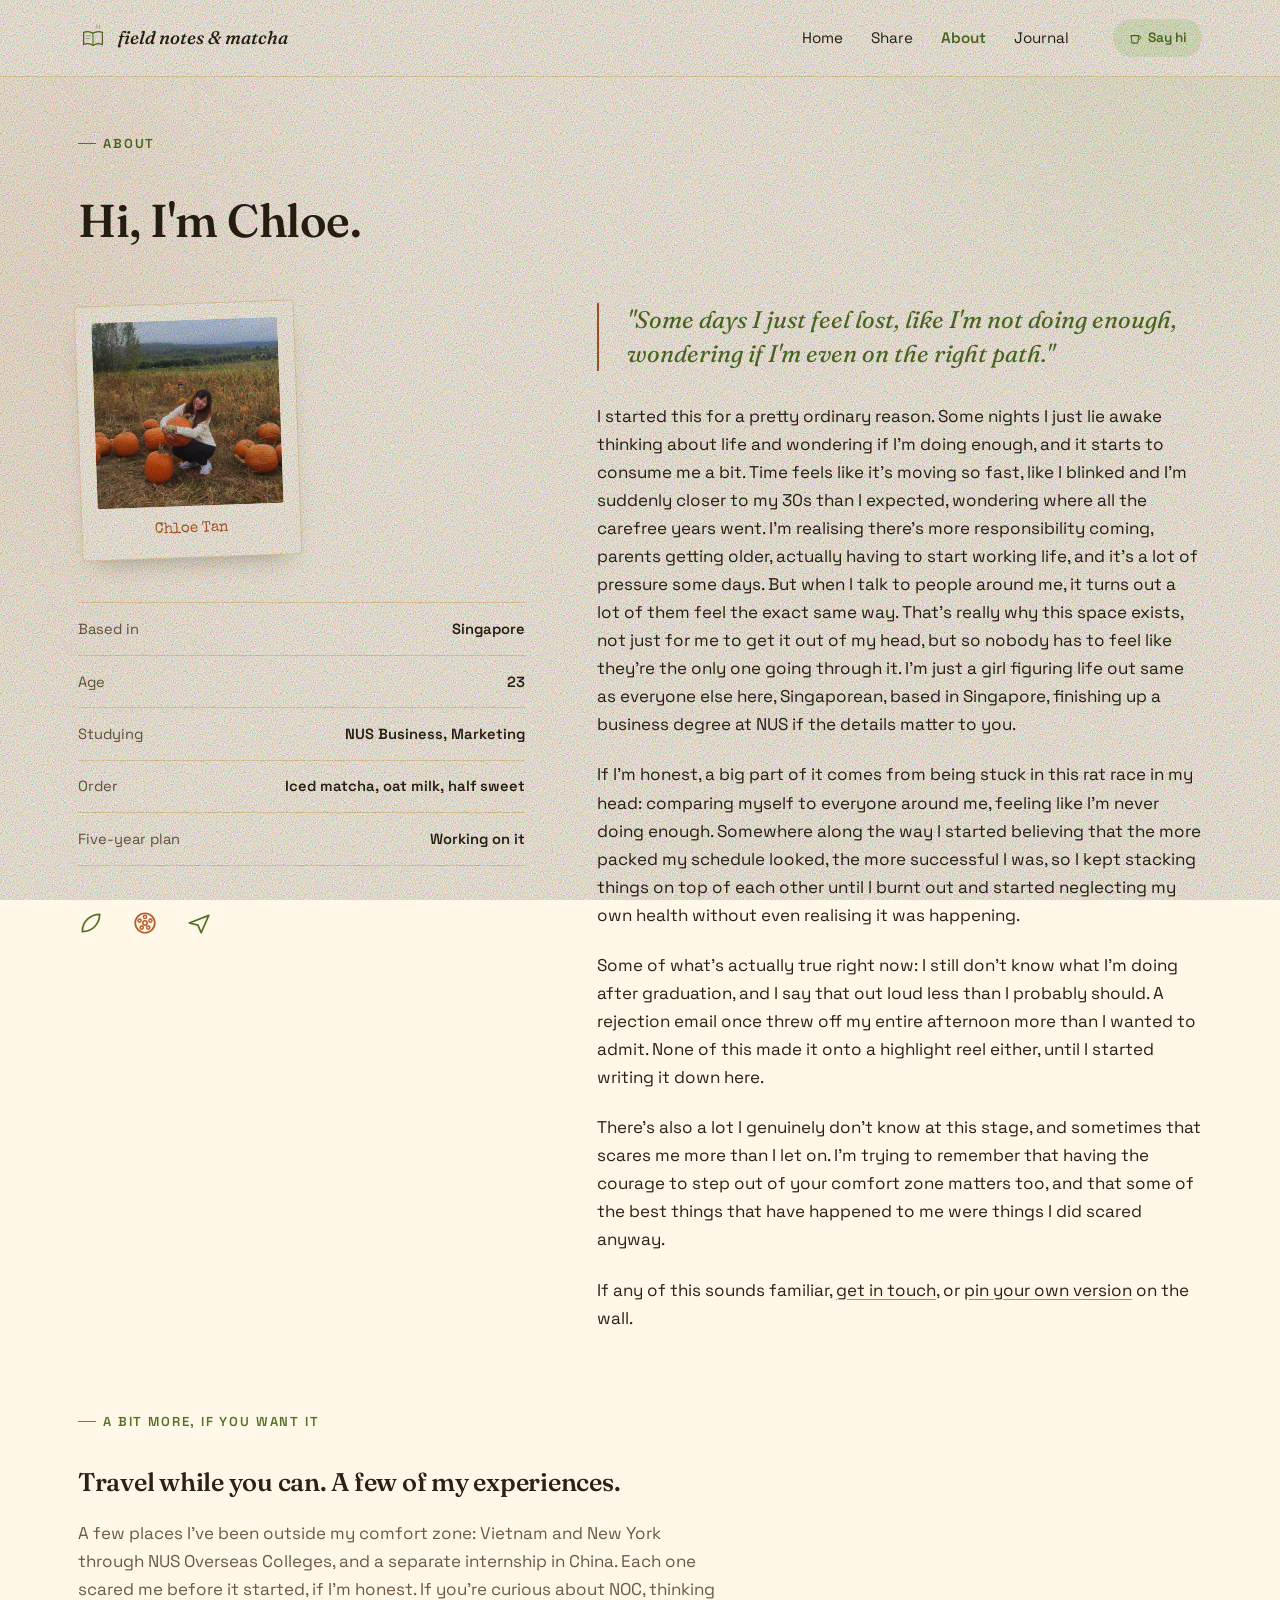
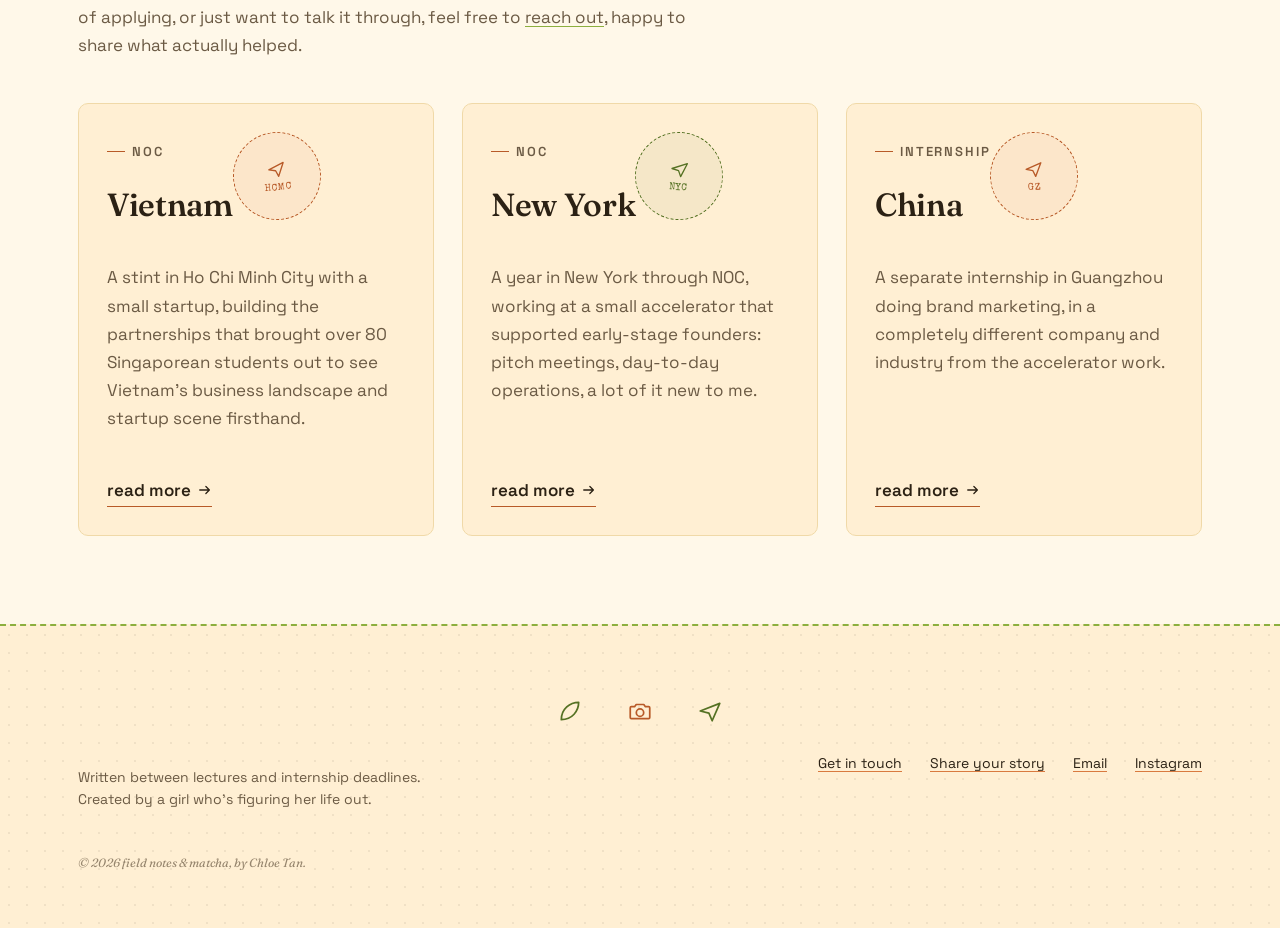
==== commit 70ac7abf: "Remove Skilio mentions from the Vietnam story text The name was still showing up in the short card b" ====
--- a/about.html
+++ b/about.html
@@ -133,7 +133,7 @@
               <span>HCMC</span>
             </div>
           </div>
-          <p id="card-body-vietnam">A stint in Ho Chi Minh City with a small startup called Skilio, building the partnerships that brought over 80 Singaporean students out to see Vietnam's business landscape and startup scene firsthand.</p>
+          <p id="card-body-vietnam">A stint in Ho Chi Minh City with a small startup, building the partnerships that brought over 80 Singaporean students out to see Vietnam's business landscape and startup scene firsthand.</p>
           <span class="text-link story-card-more">read more<svg viewBox="0 0 16 16" fill="none"><path d="M2 8h11M9 4l4 4-4 4" stroke="currentColor" stroke-width="1.5" stroke-linecap="round" stroke-linejoin="round"/></svg></span>
         </button>
         <button type="button" class="story-card" data-place="newyork" aria-haspopup="dialog">
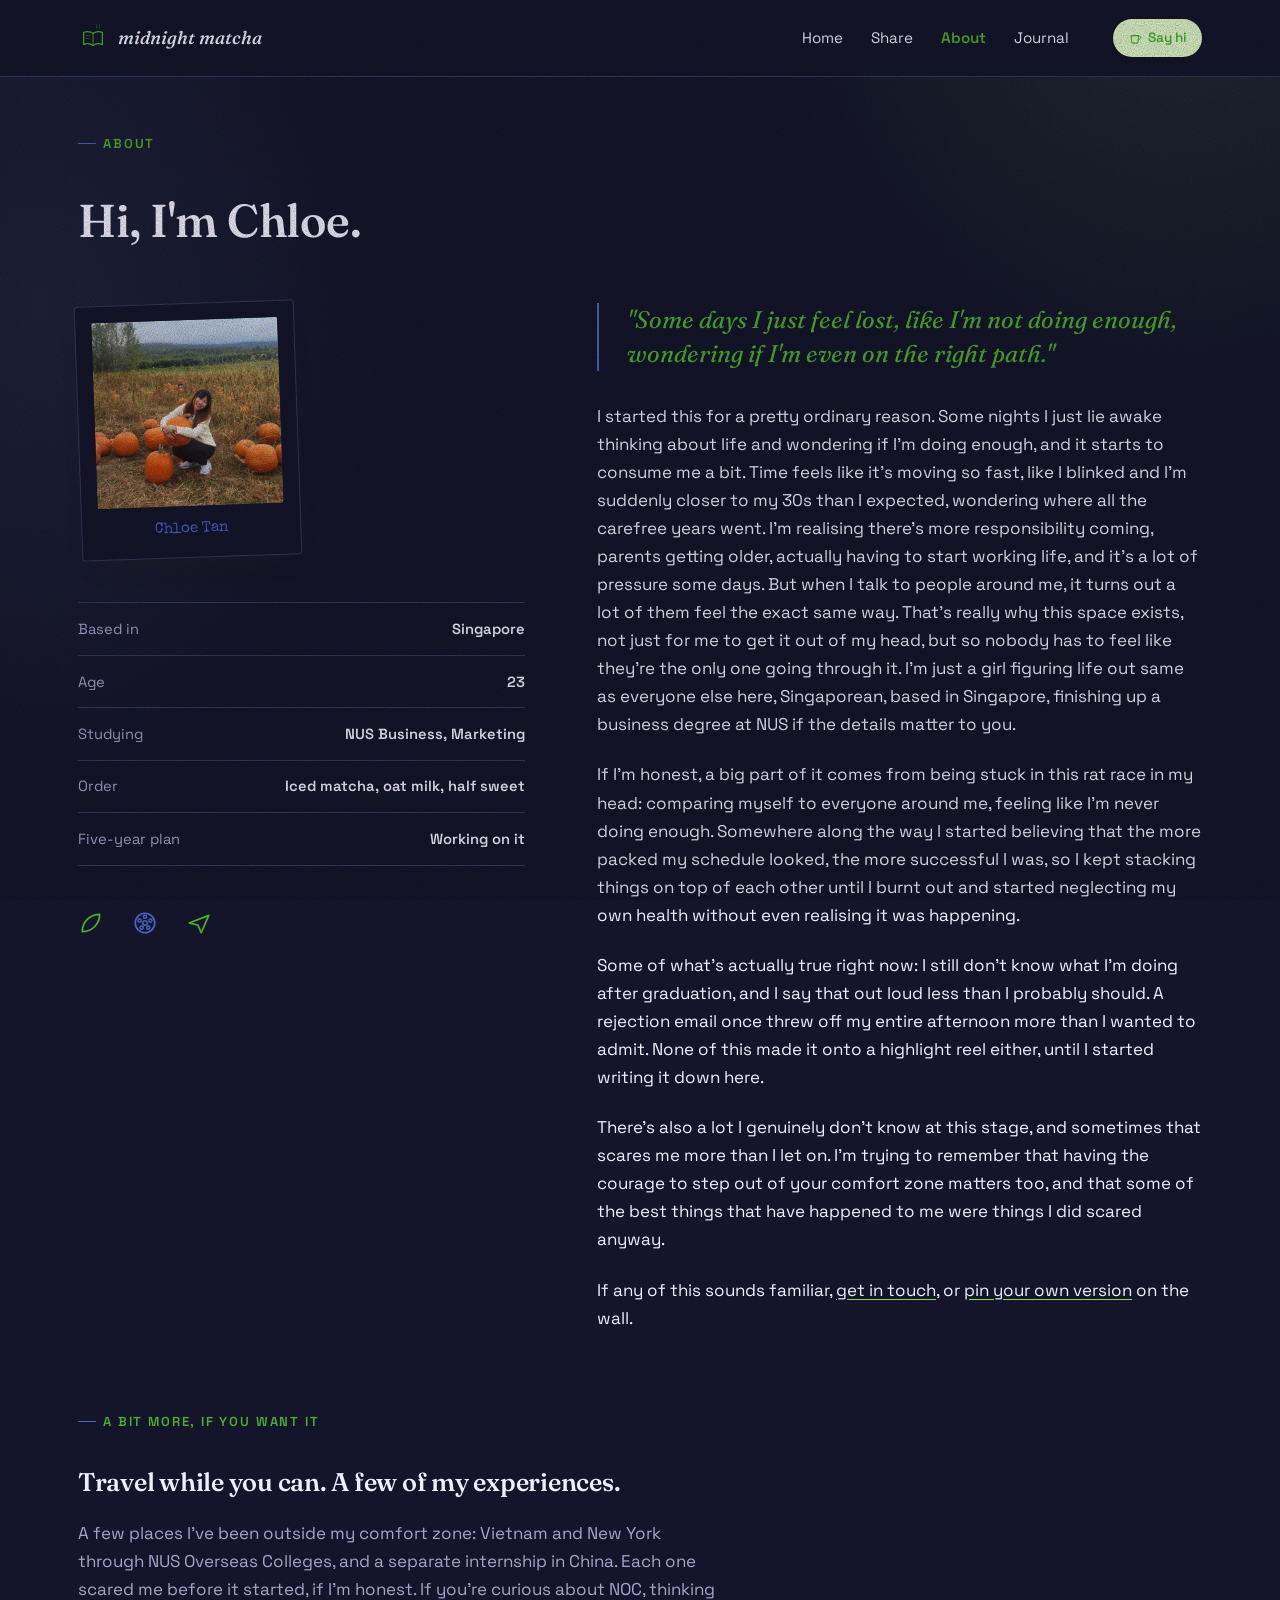
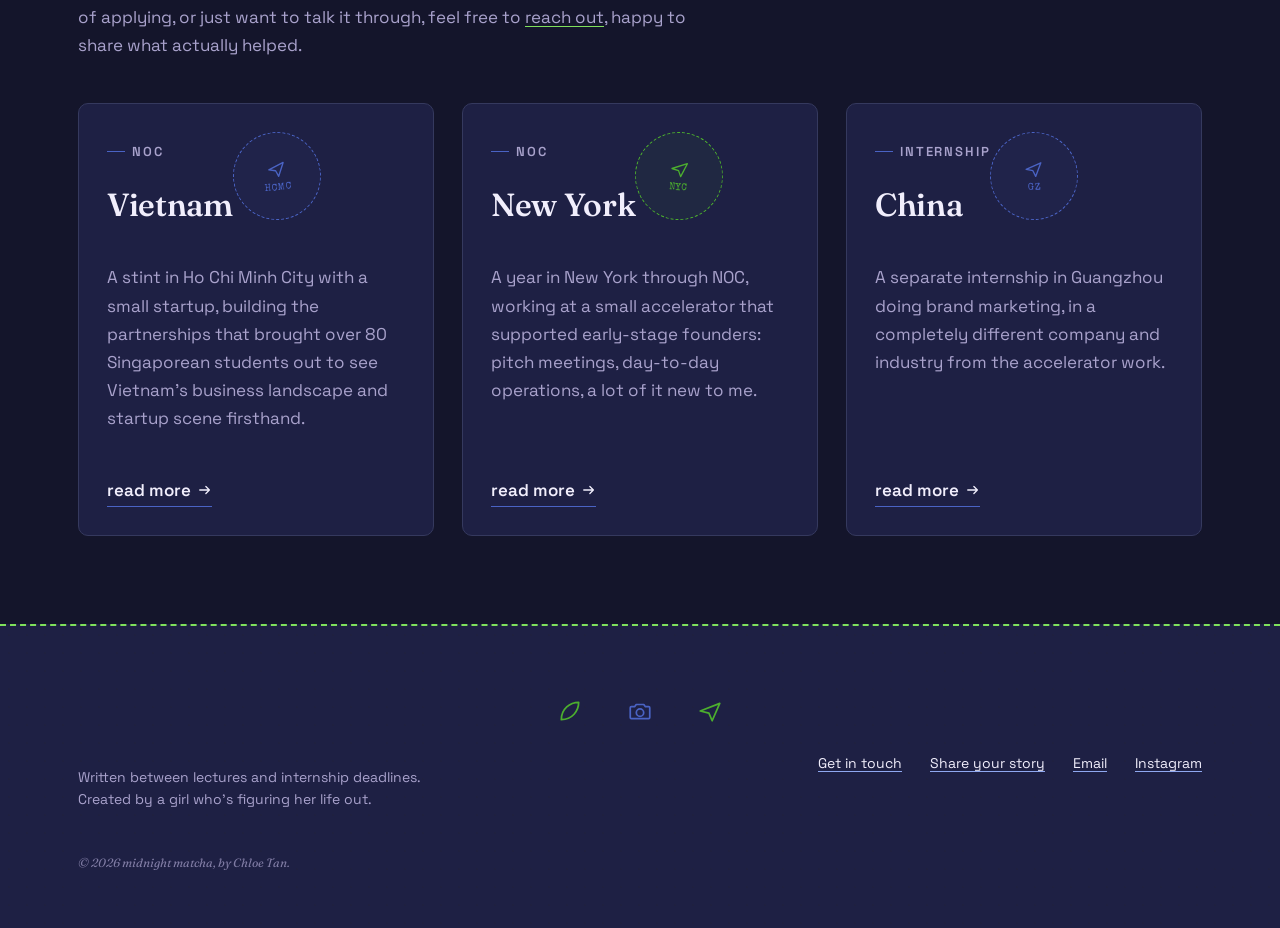
==== commit 380ee648: "Rebrand to midnight matcha, full dark theme, add a moon cat pet Rename: "field notes & matcha" -> "m" ====
--- a/about.html
+++ b/about.html
@@ -3,7 +3,7 @@
 <head>
 <meta charset="UTF-8" />
 <meta name="viewport" content="width=device-width, initial-scale=1" />
-<title>field notes &amp; matcha · about</title>
+<title>midnight matcha · about</title>
 <meta name="description" content="Singaporean, NUS Business student, and the honest, unfiltered version of figuring out my 20s, written for anyone else doing the same thing." />
 <link rel="preconnect" href="https://fonts.googleapis.com">
 <link rel="preconnect" href="https://fonts.gstatic.com" crossorigin>
@@ -22,7 +22,7 @@
         <path d="M40 11C39 8 41 7 40 4" stroke="var(--matcha-deep)" stroke-width="1.6" fill="none" stroke-linecap="round" opacity="0.6"/>
         <path d="M46 11C45 8 47 7 46 4" stroke="var(--matcha-deep)" stroke-width="1.6" fill="none" stroke-linecap="round" opacity="0.6"/>
       </svg>
-      field notes &amp; matcha
+      midnight matcha
     </a>
     <div class="nav-right">
       <ul class="nav-links">
@@ -212,7 +212,7 @@
         <li><a href="https://www.instagram.com/pure_tyx" target="_blank" rel="noopener">Instagram</a></li>
       </ul>
     </div>
-    <p class="footer-fine">&copy; 2026 field notes &amp; matcha, by Chloe Tan.</p>
+    <p class="footer-fine">&copy; 2026 midnight matcha, by Chloe Tan.</p>
   </div>
 </footer>
 
--- a/css/style.css
+++ b/css/style.css
@@ -3,22 +3,28 @@
    ========================================================================== */
 
 :root {
-  /* color — warm neutral base, two accents used consistently everywhere */
-  --cream:        #FFF8E9;
-  --paper:        #FFEFD3;
-  --paper-deep:   #FCE2B8;
-  --ink:          #2B2114;
-  --ink-soft:     #6B5A44;
-  --matcha:       #8CAF3E;
-  --matcha-deep:  #557123;
-  --matcha-pale:  #E6F0C9;
+  /* color — a midnight sky base (deep navy/indigo), two glowing accents.
+     "cream" and "ink" keep their original names but now hold the opposite
+     ends of the palette: cream = darkest (page/surface backgrounds), ink =
+     palest (main text, and the light text color used on colored/dark
+     surfaces) — every existing var(--cream)/var(--ink) usage already
+     assumed "one dark tone, one light tone", so this reads correctly
+     everywhere without needing to touch each call site individually. */
+  --cream:        #14152B;
+  --paper:        #1E2044;
+  --paper-deep:   #262A56;
+  --ink:          #F1EEFC;
+  --ink-soft:     #A9A2CC;
+  --matcha:       #7FE05C;
+  --matcha-deep:  #4CAF2E;
+  --matcha-pale:  #DCF3C8;
   --clay:         #D97A3F;
   --clay-deep:    #B85A28;
   --clay-pale:    #FBE2C8;
-  --sky-pale:     #DCEAEF;
-  --sky:          #8B9DB8;
-  --sky-deep:     #4F5F78;
-  --line:         #F0D9A8;
+  --sky-pale:     #DCE4FA;
+  --sky:          #8FA8F0;
+  --sky-deep:     #4A63C4;
+  --line:         #35395E;
 
   /* type */
   --font-display: "Fraunces", "Iowan Old Style", "Palatino Linotype", serif;
@@ -86,8 +92,8 @@
   line-height: 1.65;
   -webkit-font-smoothing: antialiased;
   background-image:
-    radial-gradient(ellipse 55% 35% at 92% -5%, rgba(140,175,62,0.14), transparent 60%),
-    radial-gradient(ellipse 45% 32% at 3% 12%, rgba(217,122,63,0.09), transparent 60%);
+    radial-gradient(ellipse 55% 35% at 92% -5%, rgba(127,224,92,0.14), transparent 60%),
+    radial-gradient(ellipse 45% 32% at 3% 12%, rgba(143,168,240,0.09), transparent 60%);
   background-repeat: no-repeat;
   position: relative;
 }
@@ -122,7 +128,7 @@
 a:hover { color: var(--matcha-deep); }
 
 :focus-visible {
-  outline: 2px solid var(--clay-deep);
+  outline: 2px solid var(--sky-deep);
   outline-offset: 3px;
   border-radius: 2px;
 }
@@ -165,7 +171,7 @@
   content: "";
   width: 18px;
   height: 1px;
-  background: var(--clay-deep);
+  background: var(--sky-deep);
   display: inline-block;
 }
 
@@ -259,7 +265,7 @@
   left: 0; right: 100%;
   bottom: -2px;
   height: 2px;
-  background: var(--clay-deep);
+  background: var(--sky-deep);
   transition: right 0.25s ease;
 }
 
@@ -362,7 +368,7 @@
   line-height: 1.6;
 }
 
-.footer-status strong { color: var(--clay-deep); font-weight: 600; }
+.footer-status strong { color: var(--sky-deep); font-weight: 600; }
 
 .footer-links {
   display: flex;
@@ -373,8 +379,8 @@
   font-size: var(--fs-small);
 }
 
-.footer-links a { text-decoration: underline; text-decoration-color: var(--clay); color: var(--ink); }
-.footer-links a:hover { color: var(--clay-deep); }
+.footer-links a { text-decoration: underline; text-decoration-color: var(--sky); color: var(--ink); }
+.footer-links a:hover { color: var(--sky-deep); }
 
 .footer-fine {
   margin-top: var(--space-3);
@@ -408,10 +414,10 @@
   font-size: 0.95rem;
   padding: 0.85em 1.5em;
   border-radius: 999px;
-  background: var(--clay-deep);
+  background: var(--sky-deep);
   color: var(--cream);
   text-decoration: none;
-  border: 1px solid var(--clay-deep);
+  border: 1px solid var(--sky-deep);
   transition: transform 0.2s ease, background 0.2s ease, box-shadow 0.2s ease;
 }
 
@@ -431,11 +437,11 @@
   gap: 0.4em;
   font-weight: 600;
   text-decoration: none;
-  border-bottom: 1px solid var(--clay-deep);
+  border-bottom: 1px solid var(--sky-deep);
   padding-bottom: 2px;
 }
 
-.text-link:hover { color: var(--clay-deep); }
+.text-link:hover { color: var(--sky-deep); }
 
 .text-link svg { width: 14px; height: 14px; transition: transform 0.2s ease; }
 .text-link:hover svg { transform: translateX(3px); }
@@ -457,7 +463,7 @@
   right: -10%;
   width: 55%;
   height: 70%;
-  background: radial-gradient(ellipse at top right, rgba(217,122,63,0.28), rgba(140,175,62,0.12) 45%, transparent 70%);
+  background: radial-gradient(ellipse at top right, rgba(143,168,240,0.28), rgba(127,224,92,0.12) 45%, transparent 70%);
   pointer-events: none;
   z-index: 0;
   animation: leak-pulse 9s ease-in-out infinite;
@@ -550,7 +556,7 @@
 }
 
 .bowl-wrap:focus-visible {
-  outline: 2px solid var(--clay-deep);
+  outline: 2px solid var(--sky-deep);
   outline-offset: 6px;
   border-radius: 50%;
 }
@@ -611,7 +617,7 @@
 }
 
 .mixin-btn:hover { transform: translateY(-2px); }
-.mixin-btn:focus-visible { outline: 2px solid var(--clay-deep); outline-offset: 2px; }
+.mixin-btn:focus-visible { outline: 2px solid var(--sky-deep); outline-offset: 2px; }
 .mixin-btn[aria-pressed="true"] { border-color: var(--matcha-deep); background: var(--matcha-pale); }
 
 .mixin-summary {
@@ -620,7 +626,7 @@
   margin-top: 0.5em;
   font-family: var(--font-vintage);
   font-size: 0.75rem;
-  color: var(--clay-deep);
+  color: var(--sky-deep);
 }
 
 .foam-swirl {
@@ -659,16 +665,43 @@
   .foam-swirl.stirring, .steam { animation: none; opacity: 0.5; }
 }
 
+/* a clear color flash on the matcha itself when you stir, on top of the
+   swirl spinning. the spin is subtle, and on phones with "reduce motion"
+   turned on system-wide it's switched off almost entirely above, so this
+   is the cue that actually reads as "yes, that tap did something" there.
+   it's a transition, not a keyframe animation, so it still shows (just
+   snappier, since transitions also get sped up under reduced motion by
+   the site-wide rule up top) instead of going silent like the spin does. */
+#matcha-surface {
+  transition: filter 0.25s ease;
+}
+
+#matcha-surface.stirring {
+  filter: brightness(1.45) saturate(1.3);
+}
+
 .hero-doodle {
   position: absolute;
-  color: var(--clay-deep);
+  color: var(--sky-deep);
 }
 
 .hero-doodle svg { width: 100%; height: 100%; }
 
-.doodle-camera { top: 6%; left: 6%; width: 34px; height: 34px; color: var(--clay-deep); transform: rotate(-8deg); }
+.doodle-camera { top: 6%; left: 6%; width: 34px; height: 34px; color: var(--sky-deep); transform: rotate(-8deg); }
 .doodle-reel { bottom: 8%; right: 8%; width: 30px; height: 30px; color: var(--matcha-deep); }
 .doodle-leaf-hero { top: 44%; right: 0%; width: 30px; height: 30px; color: var(--matcha); transform: rotate(-15deg); }
+.doodle-moon { top: 2%; right: 18%; width: 28px; height: 28px; color: var(--sky-pale); transform: rotate(-12deg); }
+.doodle-star1 { top: 14%; right: 4%; width: 14px; height: 14px; color: var(--sky-pale); animation: twinkle 3.2s ease-in-out infinite; }
+.doodle-star2 { top: 60%; left: -2%; width: 11px; height: 11px; color: var(--matcha-pale); animation: twinkle 2.6s ease-in-out infinite 0.6s; }
+
+@keyframes twinkle {
+  0%, 100% { opacity: 0.35; transform: scale(0.85); }
+  50% { opacity: 1; transform: scale(1); }
+}
+
+@media (prefers-reduced-motion: reduce) {
+  .doodle-star1, .doodle-star2 { animation: none; opacity: 0.75; }
+}
 
 @media (max-width: 900px) {
   .hero .wrap { grid-template-columns: 1fr; }
@@ -695,8 +728,8 @@
   top: -7px;
   width: 46px;
   height: 18px;
-  background: repeating-linear-gradient(45deg, rgba(217,122,63,0.5), rgba(217,122,63,0.5) 6px, rgba(217,122,63,0.28) 6px, rgba(217,122,63,0.28) 12px);
-  border: 1px solid rgba(217,122,63,0.4);
+  background: repeating-linear-gradient(45deg, rgba(143,168,240,0.5), rgba(143,168,240,0.5) 6px, rgba(143,168,240,0.28) 6px, rgba(143,168,240,0.28) 12px);
+  border: 1px solid rgba(143,168,240,0.4);
 }
 
 .currently::before { left: 8%; transform: rotate(-4deg); }
@@ -724,7 +757,7 @@
   letter-spacing: 0.01em;
 }
 
-.currently span strong { color: var(--clay-deep); font-weight: 700; }
+.currently span strong { color: var(--sky-deep); font-weight: 700; }
 .currently span a { font-weight: 700; }
 
 /* ==========================================================================
@@ -855,7 +888,7 @@
 }
 
 a.journal-row:hover { opacity: 0.75; }
-a.journal-row:hover .journal-entry h3 { color: var(--clay-deep); }
+a.journal-row:hover .journal-entry h3 { color: var(--sky-deep); }
 
 .journal-delete {
   display: none;
@@ -874,8 +907,8 @@
   max-width: 46ch;
   margin-bottom: var(--space-4);
   padding: var(--space-3);
-  background: var(--clay-pale);
-  border: 1px dashed var(--clay-deep);
+  background: var(--sky-pale);
+  border: 1px dashed var(--sky-deep);
   border-radius: 10px;
 }
 
@@ -885,7 +918,7 @@
 
 .journal-date {
   font-family: var(--font-vintage);
-  color: var(--clay-deep);
+  color: var(--sky-deep);
   font-size: 0.85rem;
   padding-top: 2px;
 }
@@ -948,7 +981,7 @@
   font-family: var(--font-vintage);
   text-align: center;
   margin-top: 0.7em;
-  color: var(--clay-deep);
+  color: var(--sky-deep);
   font-size: 0.95rem;
 }
 
@@ -979,7 +1012,7 @@
   font-size: 1.5rem;
   line-height: 1.4;
   color: var(--matcha-deep);
-  border-left: 2px solid var(--clay-deep);
+  border-left: 2px solid var(--sky-deep);
   padding-left: var(--space-3);
   margin: var(--space-4) 0;
   max-width: 46ch;
@@ -1023,7 +1056,7 @@
 
 .vignette:hover { transform: translateY(-4px); }
 
-.vignette:nth-child(2) { border-top-color: var(--clay-deep); }
+.vignette:nth-child(2) { border-top-color: var(--sky-deep); }
 .vignette:nth-child(3) { border-top-color: var(--matcha); }
 
 .vignette h4 {
@@ -1084,7 +1117,7 @@
 }
 
 .doodle-row .icon:nth-child(odd) { color: var(--matcha-deep); }
-.doodle-row .icon:nth-child(even) { color: var(--clay-deep); }
+.doodle-row .icon:nth-child(even) { color: var(--sky-deep); }
 .doodle-row .icon:nth-child(2) { animation-delay: 0.4s; }
 .doodle-row .icon:nth-child(3) { animation-delay: 0.8s; }
 .doodle-row .icon:nth-child(4) { animation-delay: 1.2s; }
@@ -1128,7 +1161,7 @@
 .filmstrip::before {
   left: calc(50% - 90px);
   border-width: 7px 0 7px 10px;
-  border-color: transparent transparent transparent var(--clay-deep);
+  border-color: transparent transparent transparent var(--sky-deep);
 }
 
 .filmstrip::after {
@@ -1143,7 +1176,7 @@
   background: var(--cream);
   padding: 0 var(--space-2);
   font-family: var(--font-mono);
-  color: var(--clay-deep);
+  color: var(--sky-deep);
   font-size: 0.7rem;
   letter-spacing: 0.2em;
   text-transform: uppercase;
@@ -1155,15 +1188,15 @@
   width: 88px;
   height: 88px;
   border-radius: 50%;
-  border: 1.5px dashed var(--clay-deep);
+  border: 1.5px dashed var(--sky-deep);
   display: flex;
   flex-direction: column;
   align-items: center;
   justify-content: center;
   gap: 4px;
-  color: var(--clay-deep);
+  color: var(--sky-deep);
   flex-shrink: 0;
-  background: rgba(184, 90, 40, 0.05);
+  background: rgba(74, 99, 196, 0.05);
   transition: transform 0.25s ease;
 }
 
@@ -1184,7 +1217,7 @@
   transform: rotate(4deg);
   border-color: var(--matcha-deep);
   color: var(--matcha-deep);
-  background: rgba(85, 113, 35, 0.06);
+  background: rgba(76, 175, 46, 0.06);
 }
 .stamp-3 { transform: rotate(-3deg); }
 
@@ -1226,7 +1259,7 @@
 }
 
 .manifesto .icon-bg.i1 { top: 8%; right: 6%; width: 90px; height: 90px; transform: rotate(12deg); }
-.manifesto .icon-bg.i2 { bottom: -6%; left: -3%; width: 120px; height: 120px; transform: rotate(-10deg); color: var(--clay-deep); }
+.manifesto .icon-bg.i2 { bottom: -6%; left: -3%; width: 120px; height: 120px; transform: rotate(-10deg); color: var(--sky-deep); }
 
 /* ==========================================================================
    career timeline
@@ -1264,7 +1297,7 @@
 
 .timeline-item .when {
   font-family: var(--font-vintage);
-  color: var(--clay-deep);
+  color: var(--sky-deep);
   font-size: 0.85rem;
   margin-bottom: 0.4rem;
   display: block;
@@ -1283,8 +1316,13 @@
    ========================================================================== */
 
 .cta-band {
-  background: var(--matcha-deep);
-  color: var(--cream);
+  /* matcha-deep on its own is meant for small elements (buttons, badges),
+     where a bright glowing green pops nicely against the dark page. Filling
+     a whole band with it read as a jarring neon block, so this gets its
+     own deep, muted forest green instead, in keeping with the rest of the
+     night palette. */
+  background: #1D3B14;
+  color: var(--ink);
   border-radius: 16px;
   padding: var(--space-5) var(--space-4);
   position: relative;
@@ -1293,33 +1331,33 @@
 }
 
 .cta-band .eyebrow { color: var(--matcha-pale); }
-.cta-band .eyebrow::before { background: var(--cream); }
+.cta-band .eyebrow::before { background: var(--ink); }
 
 .cta-band h2 {
-  color: var(--cream);
+  color: var(--ink);
   font-size: var(--fs-h1);
   margin: var(--space-2) auto var(--space-3);
   max-width: 22ch;
 }
 
 .cta-band p {
-  color: rgba(247,241,228,0.82);
+  color: rgba(241,238,252,0.78);
   max-width: 52ch;
   margin: 0 auto var(--space-3);
   font-size: 1.05rem;
 }
 
 .cta-band .btn {
-  background: var(--cream);
-  color: var(--ink);
-  border-color: var(--cream);
-}
-
-.cta-band .btn:hover { background: var(--clay-deep); border-color: var(--clay-deep); color: var(--cream); }
+  background: var(--ink);
+  color: #1D3B14;
+  border-color: var(--ink);
+}
+
+.cta-band .btn:hover { background: var(--sky-deep); border-color: var(--sky-deep); color: var(--ink); }
 
 .cta-band .icon-bg {
   position: absolute;
-  color: var(--cream);
+  color: var(--ink);
   opacity: 0.08;
 }
 
@@ -1350,7 +1388,7 @@
 }
 
 .topic-card:nth-child(odd) .icon { color: var(--matcha-deep); }
-.topic-card:nth-child(even) .icon { color: var(--clay-deep); }
+.topic-card:nth-child(even) .icon { color: var(--sky-deep); }
 
 .topic-card .icon {
   width: 30px;
@@ -1388,7 +1426,7 @@
 .contact-list .icon {
   width: 22px;
   height: 22px;
-  color: var(--clay-deep);
+  color: var(--sky-deep);
 }
 
 .contact-list a {
@@ -1396,7 +1434,7 @@
   text-decoration: none;
 }
 
-.contact-list a:hover { color: var(--clay-deep); }
+.contact-list a:hover { color: var(--sky-deep); }
 
 /* ==========================================================================
    notebook lined-paper texture (journal page)
@@ -1418,7 +1456,7 @@
   bottom: 0;
   left: 122px;
   width: 2px;
-  background: rgba(184, 90, 40, 0.25);
+  background: rgba(74, 99, 196, 0.25);
 }
 
 @media (max-width: 620px) {
@@ -1463,7 +1501,7 @@
   justify-content: center;
 }
 
-.mood-btn:hover { transform: translateY(-4px) scale(1.08); border-color: var(--clay-deep); }
+.mood-btn:hover { transform: translateY(-4px) scale(1.08); border-color: var(--sky-deep); }
 .mood-btn.picked { background: var(--matcha-pale); border-color: var(--matcha-deep); transform: scale(1.1); }
 
 .mood-response {
@@ -1527,12 +1565,12 @@
 
 .digicam-body { transition: transform 0.2s ease; transform-box: fill-box; transform-origin: center; }
 
-.digicam-wrap:focus-visible { outline: 2px solid var(--clay-deep); outline-offset: 3px; border-radius: 8px; }
+.digicam-wrap:focus-visible { outline: 2px solid var(--sky-deep); outline-offset: 3px; border-radius: 8px; }
 
 .digicam-label {
   font-family: var(--font-vintage);
   font-size: 0.7rem;
-  fill: var(--clay-deep);
+  fill: var(--sky-deep);
 }
 
 .flash-overlay {
@@ -1584,9 +1622,9 @@
   text-transform: uppercase;
   padding: 0.6em 1.2em;
   border-radius: 999px;
-  border: 1.5px solid var(--clay-deep);
+  border: 1.5px solid var(--sky-deep);
   background: var(--cream);
-  color: var(--clay-deep);
+  color: var(--sky-deep);
   cursor: pointer;
   display: inline-flex;
   align-items: center;
@@ -1657,7 +1695,7 @@
   left: 14px;
   width: 30px;
   height: 14px;
-  background: var(--clay);
+  background: var(--sky);
   opacity: 0.9;
   border-radius: 2px;
   transform: rotate(-7deg);
@@ -1668,7 +1706,7 @@
   font-family: var(--font-mono);
   font-size: 0.8rem;
   font-weight: 700;
-  color: var(--clay-deep);
+  color: var(--sky-deep);
   position: absolute;
   top: var(--space-2);
   right: var(--space-2);
@@ -1701,8 +1739,8 @@
   display: none;
   align-items: center;
   gap: var(--space-2);
-  background: var(--clay-pale);
-  border: 1px solid var(--clay-deep);
+  background: var(--sky-pale);
+  border: 1px solid var(--sky-deep);
   border-radius: 10px;
   padding: var(--space-2) var(--space-3);
   margin-bottom: var(--space-3);
@@ -1734,7 +1772,7 @@
   font-family: var(--font-body);
   font-size: 0.95rem;
   padding: 0.5em 0.8em;
-  border: 1px solid var(--clay-deep);
+  border: 1px solid var(--sky-deep);
   border-radius: 8px;
   background: var(--cream);
   color: var(--ink);
@@ -1753,7 +1791,7 @@
   width: 28px;
   height: 28px;
   border-radius: 50%;
-  background: var(--clay-deep);
+  background: var(--sky-deep);
   color: var(--cream);
   border: 2px solid var(--ink);
   align-items: center;
@@ -1791,7 +1829,7 @@
 
 .pin-card.pin-empty {
   grid-column: 1 / -1;
-  border: 2px dashed var(--clay-deep);
+  border: 2px dashed var(--sky-deep);
   background: transparent;
   box-shadow: none;
   display: flex;
@@ -1900,7 +1938,7 @@
   font-family: var(--font-vintage);
   font-size: 0.78rem;
   line-height: 1.4;
-  color: var(--clay-deep);
+  color: var(--sky-deep);
   margin-top: 0.6em;
   text-align: center;
 }
@@ -1912,7 +1950,7 @@
   width: 38px;
   height: 38px;
   border-radius: 50%;
-  background: var(--clay-deep);
+  background: var(--sky-deep);
   color: var(--cream);
   border: 3px solid var(--ink);
   display: flex;
@@ -1995,7 +2033,7 @@
 }
 
 .pb-theme-btn:hover { transform: translateY(-2px); }
-.pb-theme-btn:focus-visible { outline: 2px solid var(--clay-deep); outline-offset: 2px; }
+.pb-theme-btn:focus-visible { outline: 2px solid var(--sky-deep); outline-offset: 2px; }
 .pb-theme-btn[aria-pressed="true"] { border-color: var(--ink); }
 
 .pb-theme-swatch {
@@ -2005,7 +2043,7 @@
   border-radius: 50%;
 }
 
-.pb-theme-matcha .pb-theme-swatch { background: linear-gradient(135deg, #8CAF3E, #557123); }
+.pb-theme-matcha .pb-theme-swatch { background: linear-gradient(135deg, #7FE05C, #4CAF2E); }
 .pb-theme-clay .pb-theme-swatch { background: linear-gradient(135deg, #D97A3F, #B85A28); }
 .pb-theme-cream .pb-theme-swatch { background: linear-gradient(135deg, #FFF8E9, #2B2114); border: 1px solid var(--line); }
 
@@ -2076,9 +2114,9 @@
   right: var(--space-2);
   width: 26px;
   height: 32px;
-  border: 1.5px dashed var(--clay-deep);
+  border: 1.5px dashed var(--sky-deep);
   border-radius: 3px;
-  background: rgba(184, 90, 40, 0.06);
+  background: rgba(74, 99, 196, 0.06);
 }
 
 .postcard p {
@@ -2094,7 +2132,7 @@
   display: block;
   font-family: var(--font-vintage);
   font-size: 0.7rem;
-  color: var(--clay-deep);
+  color: var(--sky-deep);
 }
 
 /* the letterbox modal shows just one postcard at a time, picked at random */
@@ -2108,6 +2146,34 @@
   flex: none;
   width: 100%;
   max-width: 320px;
+}
+
+.postcard-delete {
+  display: block;
+  margin: 0.6em auto 0;
+  font-size: 0.78rem;
+  color: var(--sky-deep);
+}
+
+/* "add your own" quote, tucked under the letterbox's read-another link */
+.letter-add {
+  max-width: 320px;
+  margin: var(--space-3) auto 0;
+  text-align: center;
+  border-top: 1px dashed var(--line);
+  padding-top: var(--space-3);
+}
+
+.letter-add .pin-form {
+  margin-top: var(--space-3);
+  text-align: left;
+}
+
+.letter-add-status {
+  display: block;
+  margin-top: 0.5em;
+  font-size: 0.82rem;
+  color: var(--ink-soft);
 }
 
 /* ==========================================================================
@@ -2220,7 +2286,7 @@
 .pin-field textarea:focus-visible,
 .pin-field select:focus-visible,
 .pin-field input:focus-visible {
-  outline: 2px solid var(--clay-deep);
+  outline: 2px solid var(--sky-deep);
   outline-offset: 2px;
 }
 
@@ -2247,7 +2313,7 @@
 
 .pet-choice.selected { border-color: var(--ink); }
 
-.pet-choice:focus-visible { outline: 2px solid var(--clay-deep); outline-offset: 2px; }
+.pet-choice:focus-visible { outline: 2px solid var(--sky-deep); outline-offset: 2px; }
 
 .pin-form .btn { align-self: flex-start; }
 
@@ -2287,13 +2353,13 @@
   cursor: pointer;
 }
 
-.thread-btn:hover { color: var(--clay-deep); }
+.thread-btn:hover { color: var(--sky-deep); }
 
 .hot-badge {
   display: inline-block;
   font-size: 0.65rem;
   font-weight: 700;
-  background: var(--clay);
+  background: var(--sky);
   color: var(--cream);
   padding: 1px 8px;
   border-radius: 999px;
@@ -2306,7 +2372,7 @@
   font-size: 0.72rem;
   letter-spacing: 0.05em;
   text-transform: uppercase;
-  color: var(--clay-deep);
+  color: var(--sky-deep);
   text-align: center;
   margin: 0 0 0.5rem;
 }
@@ -2350,7 +2416,7 @@
   margin-top: 0.35em;
   font-family: var(--font-vintage);
   font-size: 0.72rem;
-  color: var(--clay-deep);
+  color: var(--sky-deep);
 }
 
 .thread-empty {
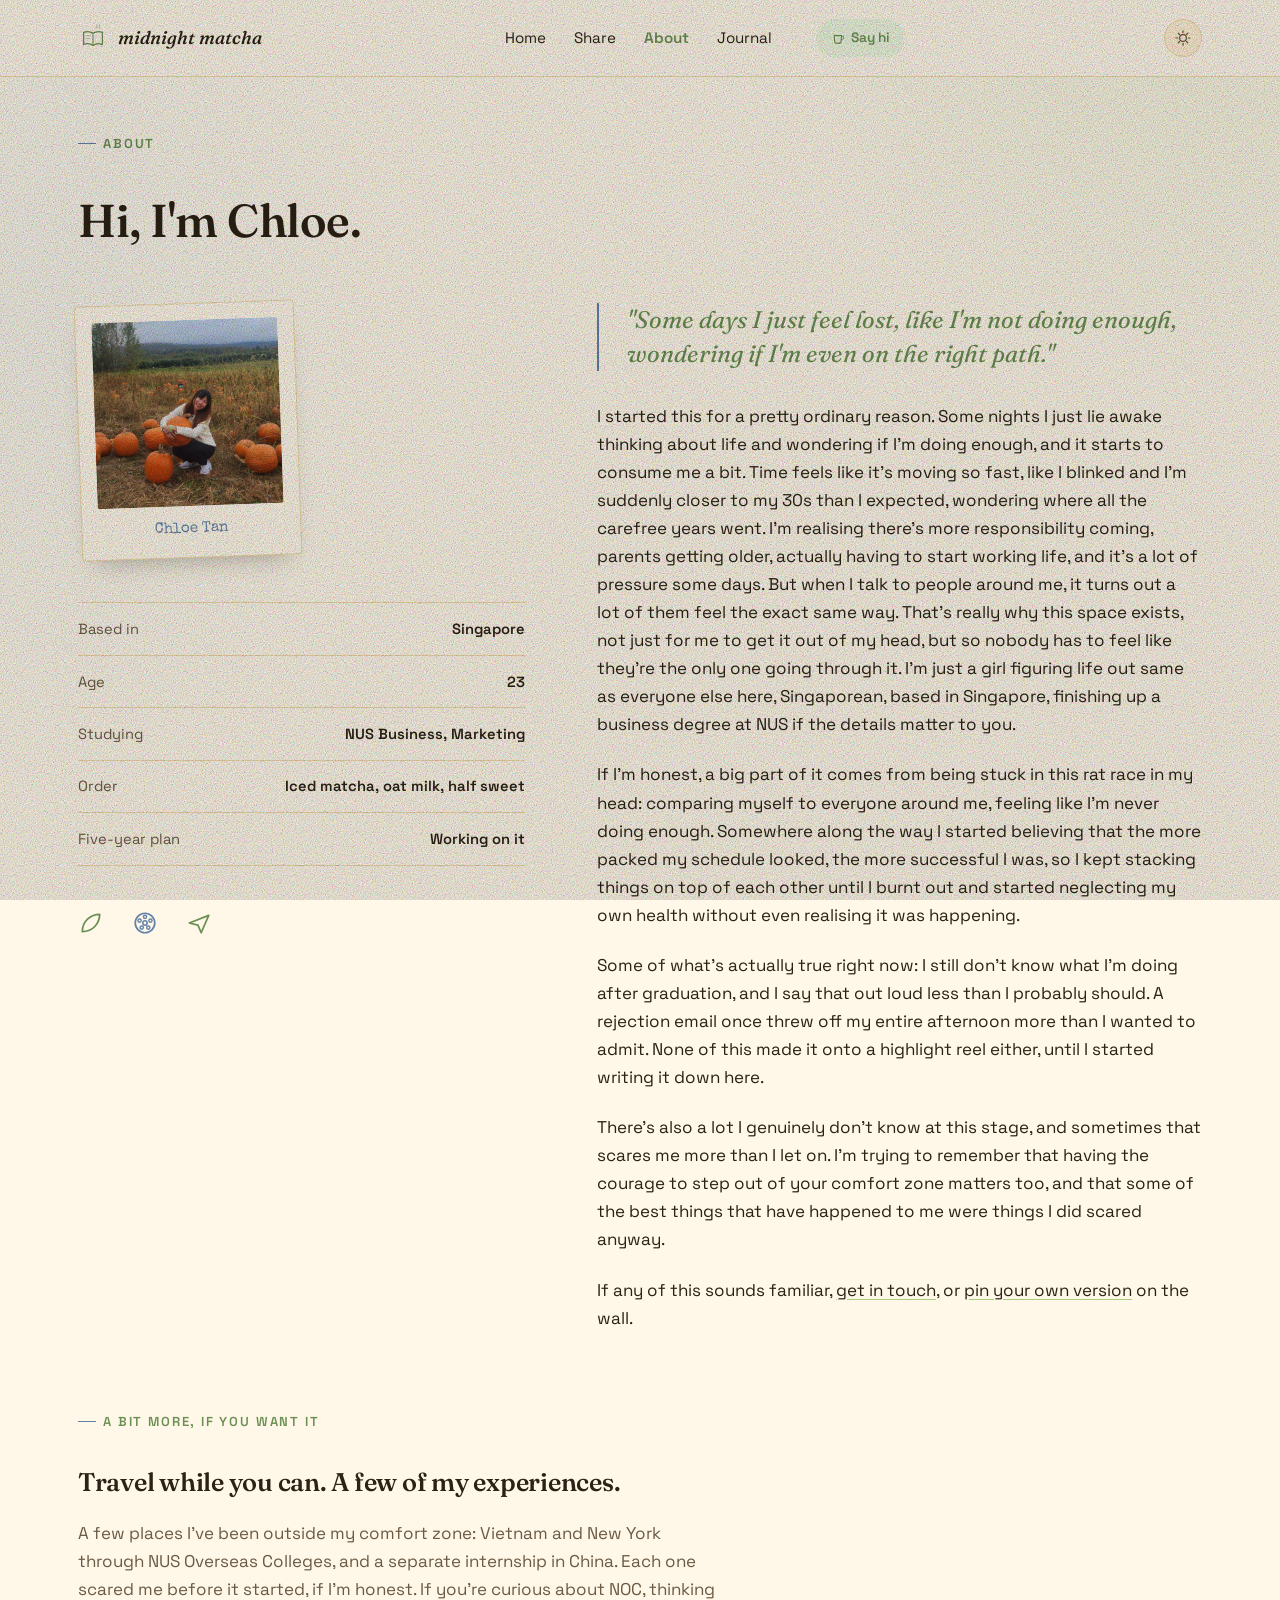
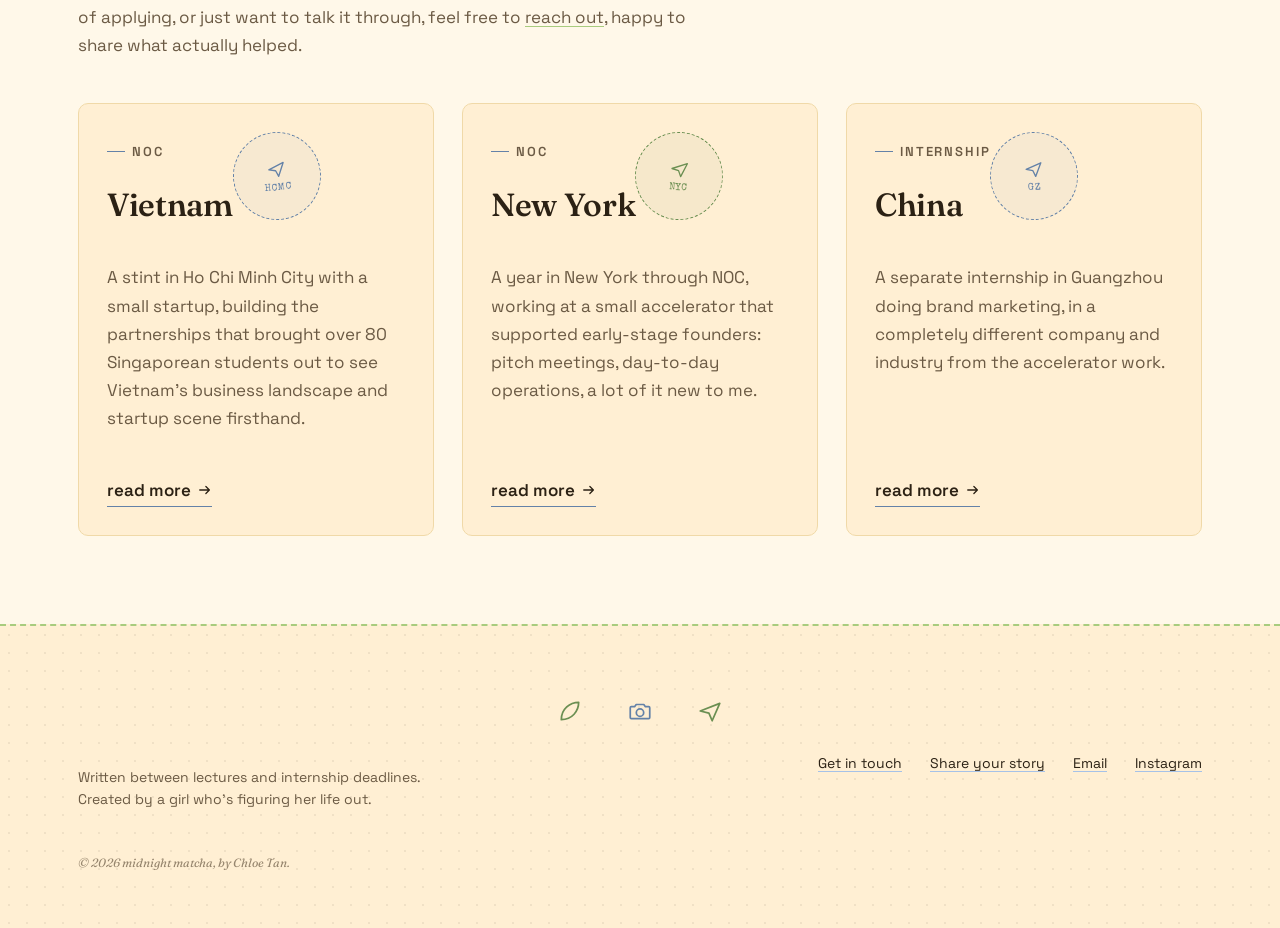
==== commit 4a18a724: "Add a night mode toggle, with a time-of-day default A moon/sun button in the nav lets visitors flip " ====
--- a/about.html
+++ b/about.html
@@ -2,13 +2,26 @@
 <html lang="en">
 <head>
 <meta charset="UTF-8" />
+<script>
+(function () {
+  try {
+    var saved = localStorage.getItem("mm-theme");
+    var theme = saved;
+    if (!theme) {
+      var hour = new Date().getHours();
+      theme = (hour >= 19 || hour < 7) ? "dark" : "light";
+    }
+    if (theme === "dark") document.documentElement.setAttribute("data-theme", "dark");
+  } catch (e) {}
+})();
+</script>
 <meta name="viewport" content="width=device-width, initial-scale=1" />
 <title>midnight matcha · about</title>
 <meta name="description" content="Singaporean, NUS Business student, and the honest, unfiltered version of figuring out my 20s, written for anyone else doing the same thing." />
 <link rel="preconnect" href="https://fonts.googleapis.com">
 <link rel="preconnect" href="https://fonts.gstatic.com" crossorigin>
 <link href="https://fonts.googleapis.com/css2?family=Fraunces:ital,opsz,wght@0,9..144,400;0,9..144,500;0,9..144,600;1,9..144,500&family=Space+Grotesk:wght@400;500;600;700&family=Space+Mono:wght@400;700&family=Special+Elite&display=swap" rel="stylesheet">
-<link rel="stylesheet" href="css/style.css?v=4">
+<link rel="stylesheet" href="css/style.css?v=5">
 </head>
 <body>
 
@@ -36,6 +49,10 @@
         Say hi
       </a>
     </div>
+    <button class="theme-toggle" id="theme-toggle" type="button" aria-label="toggle night mode" aria-pressed="false">
+      <svg class="icon-sun" viewBox="0 0 24 24" fill="none" xmlns="http://www.w3.org/2000/svg" aria-hidden="true"><circle cx="12" cy="12" r="4.5" stroke="currentColor" stroke-width="1.6"/><path d="M12 2.5V5M12 19V21.5M21.5 12H19M5 12H2.5M18.4 5.6L16.7 7.3M7.3 16.7L5.6 18.4M18.4 18.4L16.7 16.7M7.3 7.3L5.6 5.6" stroke="currentColor" stroke-width="1.6" stroke-linecap="round"/></svg>
+      <svg class="icon-moon" viewBox="0 0 24 24" fill="none" xmlns="http://www.w3.org/2000/svg" aria-hidden="true"><path d="M14.5 3C9 3.5 5 8 5 13C5 18.5 9.5 23 15 23C10.8 21.5 8 17.5 8 13C8 8.5 10.8 4.5 14.5 3Z" fill="currentColor"/></svg>
+    </button>
     <button class="nav-toggle" aria-label="Toggle menu" aria-expanded="false" aria-controls="mobile-panel">
       <span></span>
     </button>
--- a/css/style.css
+++ b/css/style.css
@@ -3,13 +3,64 @@
    ========================================================================== */
 
 :root {
-  /* color — a midnight sky base (deep navy/indigo), two glowing accents.
-     "cream" and "ink" keep their original names but now hold the opposite
-     ends of the palette: cream = darkest (page/surface backgrounds), ink =
-     palest (main text, and the light text color used on colored/dark
-     surfaces) — every existing var(--cream)/var(--ink) usage already
-     assumed "one dark tone, one light tone", so this reads correctly
-     everywhere without needing to touch each call site individually. */
+  /* color — back to the warm cream/paper base with soft pastel accents.
+     the dark "midnight" theme didn't land, so this reverts cream/ink/paper
+     and the accent trios to their light values; the midnight matcha name,
+     the moon/star doodles, and the moon cat pet all stay. */
+  --cream:        #FFF8E9;
+  --paper:        #FFEFD3;
+  --paper-deep:   #FCE2B8;
+  --ink:          #2B2114;
+  --ink-soft:     #6B5A44;
+  --matcha:       #A8CC7E;
+  --matcha-deep:  #6B8F52;
+  --matcha-pale:  #EDF6DE;
+  --clay:         #D97A3F;
+  --clay-deep:    #B85A28;
+  --clay-pale:    #FBE2C8;
+  --sky-pale:     #E8F0FA;
+  --sky:          #A6C2E8;
+  --sky-deep:     #6482A8;
+  --line:         #F0D9A8;
+
+  /* type */
+  --font-display: "Fraunces", "Iowan Old Style", "Palatino Linotype", serif;
+  --font-body: "Space Grotesk", "Segoe UI", -apple-system, BlinkMacSystemFont, sans-serif;
+  --font-mono: "Space Mono", "Courier New", monospace;
+  --font-vintage: "Special Elite", "Courier New", monospace;
+
+  --fs-hero: clamp(2.75rem, 3.2vw + 2rem, 5.25rem);
+  --fs-h1: clamp(2.1rem, 1.6vw + 1.6rem, 3.15rem);
+  --fs-h2: clamp(1.5rem, 1vw + 1.2rem, 2.1rem);
+  --fs-h3: clamp(1.2rem, 0.4vw + 1.1rem, 1.4rem);
+  --fs-body: 1.0625rem;
+  --fs-small: 0.875rem;
+  --fs-eyebrow: 0.8125rem;
+
+  --space-1: 0.5rem;
+  --space-2: 1rem;
+  --space-3: 1.75rem;
+  --space-4: 2.75rem;
+  --space-5: 4.5rem;
+  --space-6: 7rem;
+
+  --max-w: 1180px;
+}
+
+/* ==========================================================================
+   night mode — opt-in, toggled by [data-theme="dark"] on <html>. defaults
+   to whatever the visitor last chose, or (if they've never chosen) whatever
+   matches the time of day where they are. see the "night mode" toggle logic
+   near the bottom of js/main.js.
+
+   "cream" and "ink" keep their light-mode names but hold the opposite ends
+   of the palette here: cream = darkest (page/surface backgrounds), ink =
+   palest (main text, and the light text color used on colored/dark
+   surfaces) — every var(--cream)/var(--ink) usage already assumes "one dark
+   tone, one light tone", so this cascades correctly almost everywhere
+   without touching each call site. clay stays fixed on purpose — it's the
+   clay pet/photobooth theme's own identity, not site chrome. */
+:root[data-theme="dark"] {
   --cream:        #14152B;
   --paper:        #1E2044;
   --paper-deep:   #262A56;
@@ -18,37 +69,80 @@
   --matcha:       #7FE05C;
   --matcha-deep:  #4CAF2E;
   --matcha-pale:  #DCF3C8;
-  --clay:         #D97A3F;
-  --clay-deep:    #B85A28;
-  --clay-pale:    #FBE2C8;
   --sky-pale:     #DCE4FA;
   --sky:          #8FA8F0;
   --sky-deep:     #4A63C4;
   --line:         #35395E;
-
-  /* type */
-  --font-display: "Fraunces", "Iowan Old Style", "Palatino Linotype", serif;
-  --font-body: "Space Grotesk", "Segoe UI", -apple-system, BlinkMacSystemFont, sans-serif;
-  --font-mono: "Space Mono", "Courier New", monospace;
-  --font-vintage: "Special Elite", "Courier New", monospace;
-
-  --fs-hero: clamp(2.75rem, 3.2vw + 2rem, 5.25rem);
-  --fs-h1: clamp(2.1rem, 1.6vw + 1.6rem, 3.15rem);
-  --fs-h2: clamp(1.5rem, 1vw + 1.2rem, 2.1rem);
-  --fs-h3: clamp(1.2rem, 0.4vw + 1.1rem, 1.4rem);
-  --fs-body: 1.0625rem;
-  --fs-small: 0.875rem;
-  --fs-eyebrow: 0.8125rem;
-
-  --space-1: 0.5rem;
-  --space-2: 1rem;
-  --space-3: 1.75rem;
-  --space-4: 2.75rem;
-  --space-5: 4.5rem;
-  --space-6: 7rem;
-
-  --max-w: 1180px;
-}
+}
+
+/* a handful of spots don't derive from --cream/--ink (ambient rgba washes,
+   or an element whose light-mode markup hardcoded the "old" relationship),
+   so those need their own explicit dark-mode values */
+[data-theme="dark"] body {
+  background-image:
+    radial-gradient(ellipse 55% 35% at 92% -5%, rgba(127,224,92,0.14), transparent 60%),
+    radial-gradient(ellipse 45% 32% at 3% 12%, rgba(143,168,240,0.09), transparent 60%);
+}
+
+[data-theme="dark"] .hero::before {
+  background: radial-gradient(ellipse at top right, rgba(143,168,240,0.28), rgba(127,224,92,0.12) 45%, transparent 70%);
+}
+
+[data-theme="dark"] .currently::before,
+[data-theme="dark"] .currently::after {
+  background: repeating-linear-gradient(45deg, rgba(143,168,240,0.5), rgba(143,168,240,0.5) 6px, rgba(143,168,240,0.28) 6px, rgba(143,168,240,0.28) 12px);
+  border-color: rgba(143,168,240,0.4);
+}
+
+[data-theme="dark"] .stamp { background: rgba(74, 99, 196, 0.05); }
+[data-theme="dark"] .stamp-2 { background: rgba(76, 175, 46, 0.06); }
+[data-theme="dark"] .notebook::before { background: rgba(74, 99, 196, 0.25); }
+[data-theme="dark"] .postcard-stamp { background: rgba(74, 99, 196, 0.06); }
+
+/* moon + star1 want a pale glow against the dark page (their light-mode
+   deep tones would nearly vanish); star2 sits on its own elsewhere and
+   already reads fine either way, so it's untouched here. */
+[data-theme="dark"] .doodle-moon,
+[data-theme="dark"] .doodle-star1 { color: var(--sky-pale); }
+
+/* .cta-band fills matcha-deep across a whole section, which in the dark
+   palette's brighter matcha-deep reads as a jarring neon block — its own
+   deep, muted green instead, same reasoning as the light theme just using
+   var(--matcha-deep) directly for a full band. the child rules below only
+   exist where markup assumed the light-mode cream/ink relationship. */
+[data-theme="dark"] .cta-band { background: #1D3B14; color: var(--ink); }
+[data-theme="dark"] .cta-band .eyebrow::before { background: var(--ink); }
+[data-theme="dark"] .cta-band h2 { color: var(--ink); }
+[data-theme="dark"] .cta-band p { color: rgba(241,238,252,0.78); }
+[data-theme="dark"] .cta-band .btn { background: var(--ink); color: #1D3B14; border-color: var(--ink); }
+[data-theme="dark"] .cta-band .btn:hover { color: var(--ink); }
+[data-theme="dark"] .cta-band .icon-bg { color: var(--ink); }
+
+/* three of the pin wall's six rotating card colors (2/3/5) stay light
+   pastel on purpose, for variety against the three dark ones — but
+   .pin-card p/.pin-sign use var(--ink)/var(--ink-soft), now light (right
+   for the dark cards, unreadable on these light ones), so they need their
+   own dark text. same root cause hits .admin-bar and .admin-add-form,
+   both light sky-pale panels using the page's now-light default text. */
+[data-theme="dark"] .pin-card:not(.pin-empty):nth-child(6n+2) p,
+[data-theme="dark"] .pin-card:not(.pin-empty):nth-child(6n+3) p,
+[data-theme="dark"] .pin-card:not(.pin-empty):nth-child(6n+5) p {
+  color: #201C40;
+}
+[data-theme="dark"] .pin-card:not(.pin-empty):nth-child(6n+2) .pin-sign,
+[data-theme="dark"] .pin-card:not(.pin-empty):nth-child(6n+3) .pin-sign,
+[data-theme="dark"] .pin-card:not(.pin-empty):nth-child(6n+5) .pin-sign {
+  color: #4A4470;
+}
+[data-theme="dark"] .admin-bar { color: #201C40; }
+[data-theme="dark"] .admin-add-form { color: #201C40; }
+[data-theme="dark"] .admin-add-form .pin-field { color: #4A4470; }
+
+/* the photobooth's "matcha" theme tracks the site's actual matcha brand
+   color (unlike clay/cream, which are just theme options and stay fixed),
+   but the strip you actually download stays print-like regardless of
+   whether you took it in night mode — see js/main.js, unchanged here. */
+[data-theme="dark"] .pb-theme-matcha .pb-theme-swatch { background: linear-gradient(135deg, #7FE05C, #4CAF2E); }
 
 * { box-sizing: border-box; }
 
@@ -91,9 +185,10 @@
   font-size: var(--fs-body);
   line-height: 1.65;
   -webkit-font-smoothing: antialiased;
+  transition: background-color 0.25s ease, color 0.25s ease;
   background-image:
-    radial-gradient(ellipse 55% 35% at 92% -5%, rgba(127,224,92,0.14), transparent 60%),
-    radial-gradient(ellipse 45% 32% at 3% 12%, rgba(143,168,240,0.09), transparent 60%);
+    radial-gradient(ellipse 55% 35% at 92% -5%, rgba(168,204,126,0.14), transparent 60%),
+    radial-gradient(ellipse 45% 32% at 3% 12%, rgba(166,196,232,0.09), transparent 60%);
   background-repeat: no-repeat;
   position: relative;
 }
@@ -271,6 +366,28 @@
 
 .nav-links a:hover::after { right: 0; }
 
+.theme-toggle {
+  display: inline-flex;
+  align-items: center;
+  justify-content: center;
+  width: 38px;
+  height: 38px;
+  flex-shrink: 0;
+  margin-left: var(--space-2);
+  border: 1px solid var(--line);
+  border-radius: 50%;
+  background: var(--paper);
+  color: var(--ink-soft);
+  cursor: pointer;
+  transition: background 0.2s ease, transform 0.2s ease;
+}
+
+.theme-toggle:hover { transform: scale(1.08); }
+.theme-toggle svg { width: 18px; height: 18px; }
+.theme-toggle .icon-moon { display: none; }
+[data-theme="dark"] .theme-toggle .icon-sun { display: none; }
+[data-theme="dark"] .theme-toggle .icon-moon { display: block; color: var(--sky-pale); }
+
 .nav-toggle {
   display: none;
   background: none;
@@ -463,7 +580,7 @@
   right: -10%;
   width: 55%;
   height: 70%;
-  background: radial-gradient(ellipse at top right, rgba(143,168,240,0.28), rgba(127,224,92,0.12) 45%, transparent 70%);
+  background: radial-gradient(ellipse at top right, rgba(166,196,232,0.28), rgba(168,204,126,0.12) 45%, transparent 70%);
   pointer-events: none;
   z-index: 0;
   animation: leak-pulse 9s ease-in-out infinite;
@@ -690,9 +807,9 @@
 .doodle-camera { top: 6%; left: 6%; width: 34px; height: 34px; color: var(--sky-deep); transform: rotate(-8deg); }
 .doodle-reel { bottom: 8%; right: 8%; width: 30px; height: 30px; color: var(--matcha-deep); }
 .doodle-leaf-hero { top: 44%; right: 0%; width: 30px; height: 30px; color: var(--matcha); transform: rotate(-15deg); }
-.doodle-moon { top: 2%; right: 18%; width: 28px; height: 28px; color: var(--sky-pale); transform: rotate(-12deg); }
-.doodle-star1 { top: 14%; right: 4%; width: 14px; height: 14px; color: var(--sky-pale); animation: twinkle 3.2s ease-in-out infinite; }
-.doodle-star2 { top: 60%; left: -2%; width: 11px; height: 11px; color: var(--matcha-pale); animation: twinkle 2.6s ease-in-out infinite 0.6s; }
+.doodle-moon { top: 2%; right: 18%; width: 28px; height: 28px; color: var(--sky-deep); transform: rotate(-12deg); }
+.doodle-star1 { top: 14%; right: 4%; width: 14px; height: 14px; color: var(--sky); animation: twinkle 3.2s ease-in-out infinite; }
+.doodle-star2 { top: 60%; left: -2%; width: 11px; height: 11px; color: var(--matcha); animation: twinkle 2.6s ease-in-out infinite 0.6s; }
 
 @keyframes twinkle {
   0%, 100% { opacity: 0.35; transform: scale(0.85); }
@@ -728,8 +845,8 @@
   top: -7px;
   width: 46px;
   height: 18px;
-  background: repeating-linear-gradient(45deg, rgba(143,168,240,0.5), rgba(143,168,240,0.5) 6px, rgba(143,168,240,0.28) 6px, rgba(143,168,240,0.28) 12px);
-  border: 1px solid rgba(143,168,240,0.4);
+  background: repeating-linear-gradient(45deg, rgba(166,196,232,0.5), rgba(166,196,232,0.5) 6px, rgba(166,196,232,0.28) 6px, rgba(166,196,232,0.28) 12px);
+  border: 1px solid rgba(166,196,232,0.4);
 }
 
 .currently::before { left: 8%; transform: rotate(-4deg); }
@@ -1196,7 +1313,7 @@
   gap: 4px;
   color: var(--sky-deep);
   flex-shrink: 0;
-  background: rgba(74, 99, 196, 0.05);
+  background: rgba(100, 130, 168, 0.05);
   transition: transform 0.25s ease;
 }
 
@@ -1217,7 +1334,7 @@
   transform: rotate(4deg);
   border-color: var(--matcha-deep);
   color: var(--matcha-deep);
-  background: rgba(76, 175, 46, 0.06);
+  background: rgba(107, 143, 82, 0.06);
 }
 .stamp-3 { transform: rotate(-3deg); }
 
@@ -1316,13 +1433,8 @@
    ========================================================================== */
 
 .cta-band {
-  /* matcha-deep on its own is meant for small elements (buttons, badges),
-     where a bright glowing green pops nicely against the dark page. Filling
-     a whole band with it read as a jarring neon block, so this gets its
-     own deep, muted forest green instead, in keeping with the rest of the
-     night palette. */
-  background: #1D3B14;
-  color: var(--ink);
+  background: var(--matcha-deep);
+  color: var(--cream);
   border-radius: 16px;
   padding: var(--space-5) var(--space-4);
   position: relative;
@@ -1331,33 +1443,33 @@
 }
 
 .cta-band .eyebrow { color: var(--matcha-pale); }
-.cta-band .eyebrow::before { background: var(--ink); }
+.cta-band .eyebrow::before { background: var(--cream); }
 
 .cta-band h2 {
-  color: var(--ink);
+  color: var(--cream);
   font-size: var(--fs-h1);
   margin: var(--space-2) auto var(--space-3);
   max-width: 22ch;
 }
 
 .cta-band p {
-  color: rgba(241,238,252,0.78);
+  color: rgba(247,241,228,0.82);
   max-width: 52ch;
   margin: 0 auto var(--space-3);
   font-size: 1.05rem;
 }
 
 .cta-band .btn {
-  background: var(--ink);
-  color: #1D3B14;
-  border-color: var(--ink);
-}
-
-.cta-band .btn:hover { background: var(--sky-deep); border-color: var(--sky-deep); color: var(--ink); }
+  background: var(--cream);
+  color: var(--ink);
+  border-color: var(--cream);
+}
+
+.cta-band .btn:hover { background: var(--sky-deep); border-color: var(--sky-deep); color: var(--cream); }
 
 .cta-band .icon-bg {
   position: absolute;
-  color: var(--ink);
+  color: var(--cream);
   opacity: 0.08;
 }
 
@@ -1456,7 +1568,7 @@
   bottom: 0;
   left: 122px;
   width: 2px;
-  background: rgba(74, 99, 196, 0.25);
+  background: rgba(100, 130, 168, 0.25);
 }
 
 @media (max-width: 620px) {
@@ -2043,7 +2155,7 @@
   border-radius: 50%;
 }
 
-.pb-theme-matcha .pb-theme-swatch { background: linear-gradient(135deg, #7FE05C, #4CAF2E); }
+.pb-theme-matcha .pb-theme-swatch { background: linear-gradient(135deg, #A8CC7E, #6B8F52); }
 .pb-theme-clay .pb-theme-swatch { background: linear-gradient(135deg, #D97A3F, #B85A28); }
 .pb-theme-cream .pb-theme-swatch { background: linear-gradient(135deg, #FFF8E9, #2B2114); border: 1px solid var(--line); }
 
@@ -2116,7 +2228,7 @@
   height: 32px;
   border: 1.5px dashed var(--sky-deep);
   border-radius: 3px;
-  background: rgba(74, 99, 196, 0.06);
+  background: rgba(100, 130, 168, 0.06);
 }
 
 .postcard p {
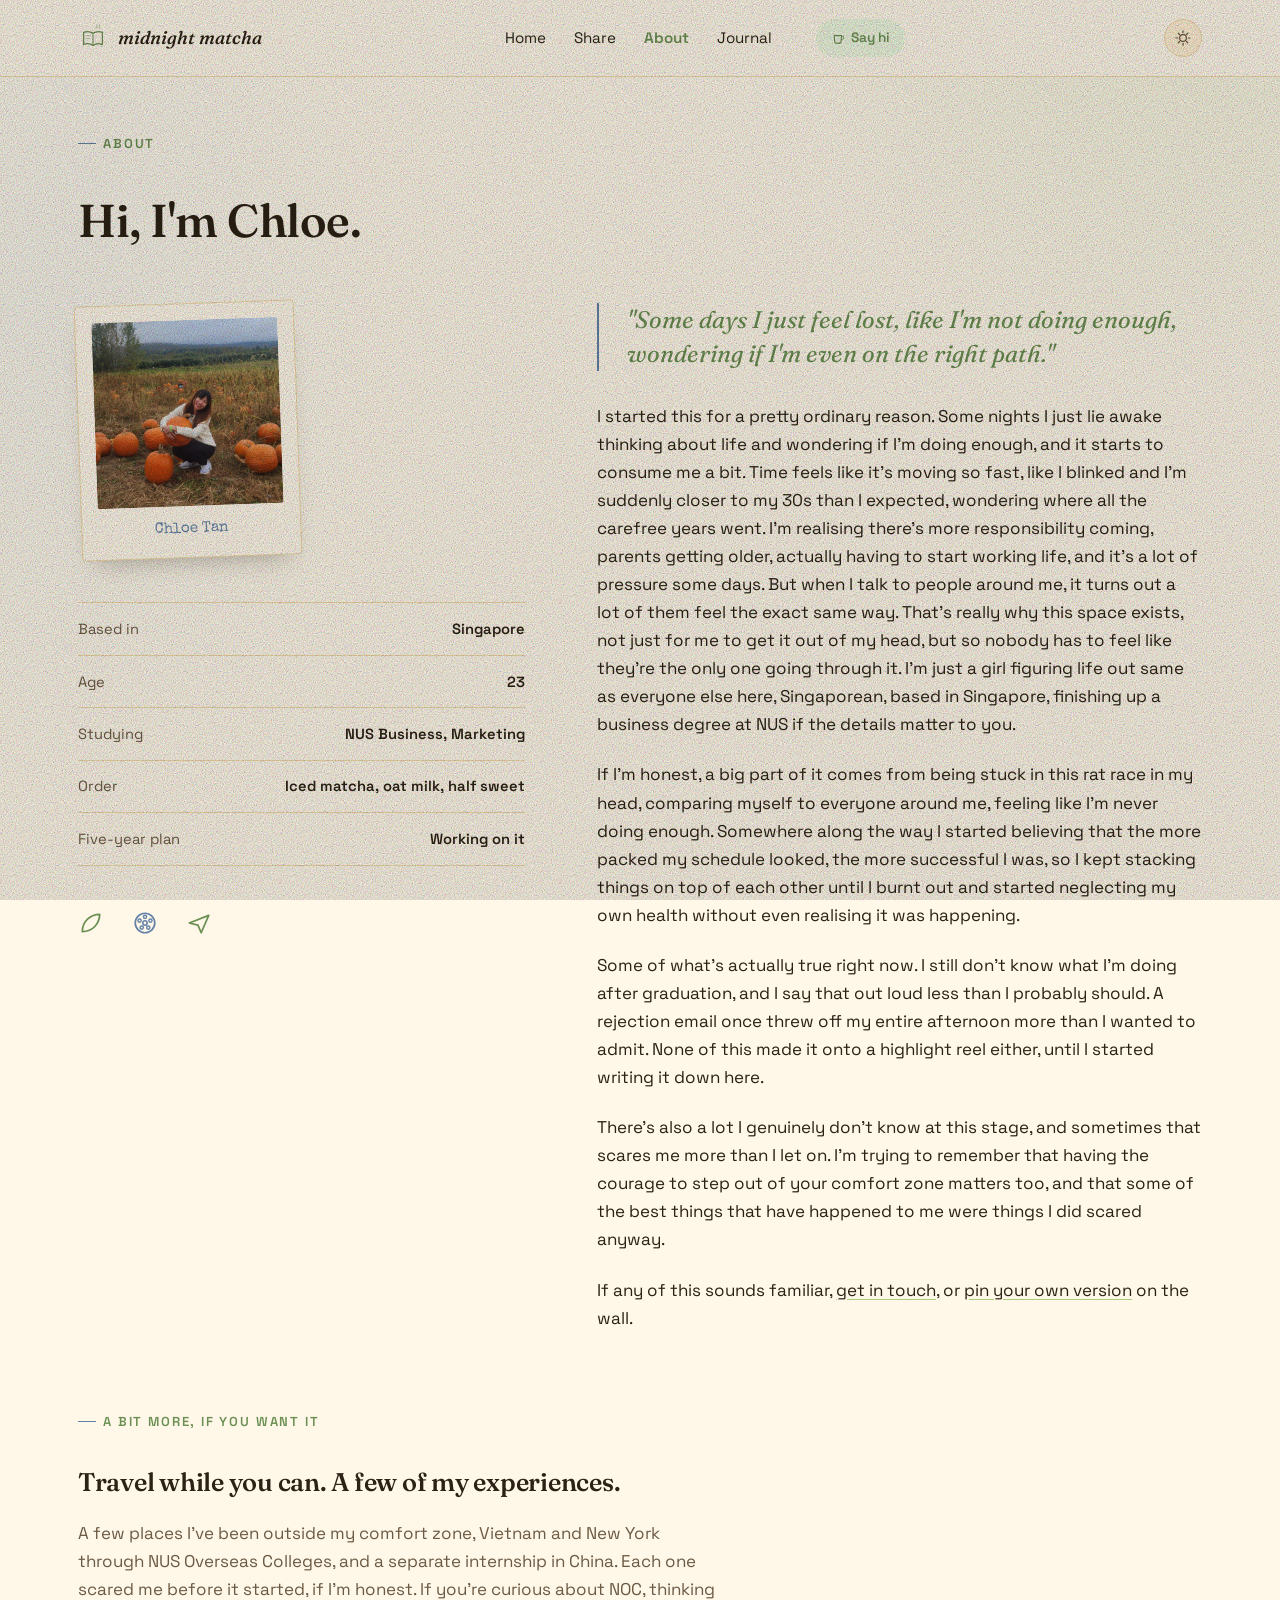
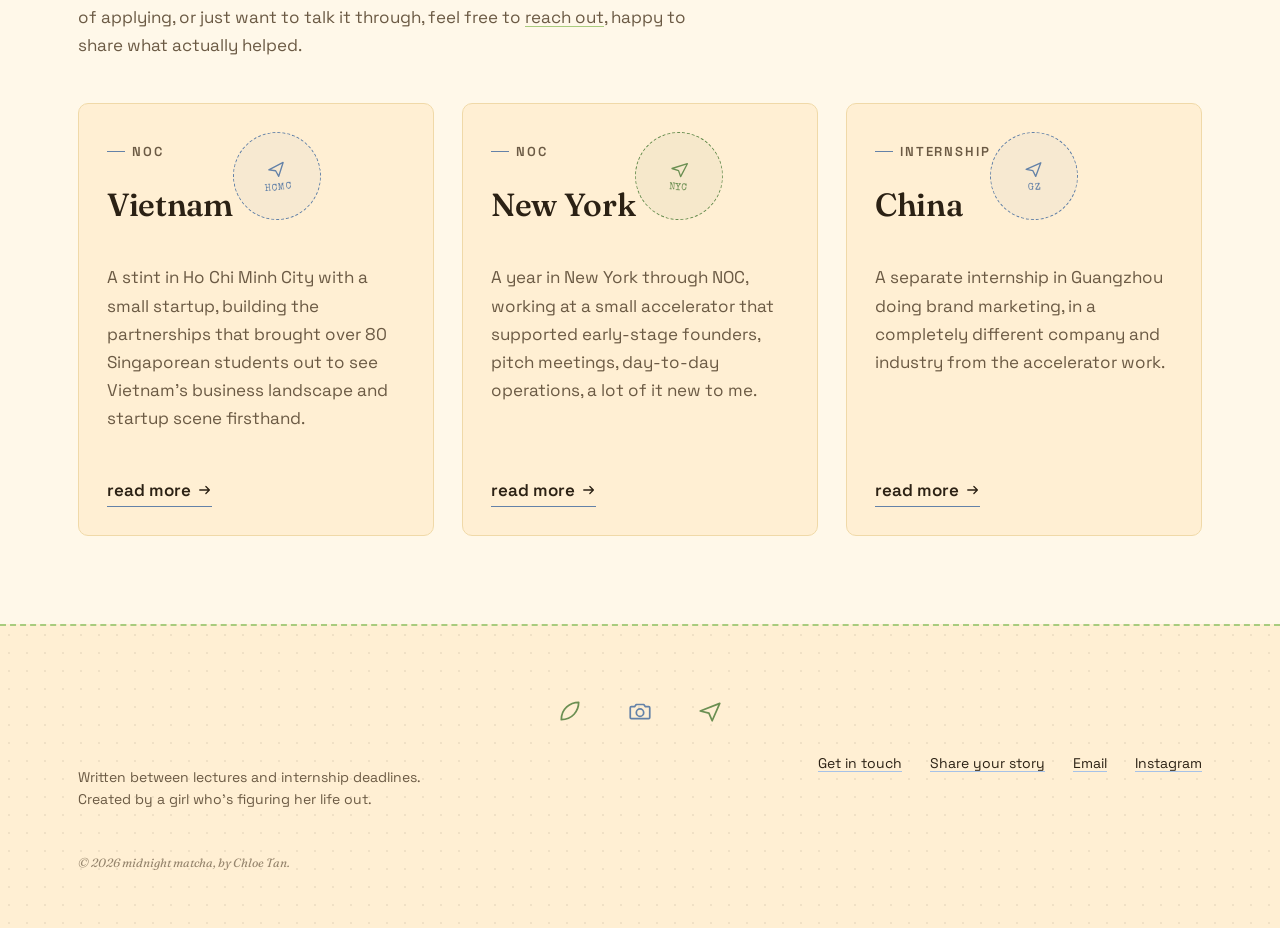
==== commit 2f1a5d5f: "Remove colons from the site's copy, rephrase as commas or new sentences Every colon in visible page " ====
--- a/about.html
+++ b/about.html
@@ -103,9 +103,9 @@
 
         <p>I started this for a pretty ordinary reason. Some nights I just lie awake thinking about life and wondering if I'm doing enough, and it starts to consume me a bit. Time feels like it's moving so fast, like I blinked and I'm suddenly closer to my 30s than I expected, wondering where all the carefree years went. I'm realising there's more responsibility coming, parents getting older, actually having to start working life, and it's a lot of pressure some days. But when I talk to people around me, it turns out a lot of them feel the exact same way. That's really why this space exists, not just for me to get it out of my head, but so nobody has to feel like they're the only one going through it. I'm just a girl figuring life out same as everyone else here, Singaporean, based in Singapore, finishing up a business degree at NUS if the details matter to you.</p>
 
-        <p>If I'm honest, a big part of it comes from being stuck in this rat race in my head: comparing myself to everyone around me, feeling like I'm never doing enough. Somewhere along the way I started believing that the more packed my schedule looked, the more successful I was, so I kept stacking things on top of each other until I burnt out and started neglecting my own health without even realising it was happening.</p>
-
-        <p>Some of what's actually true right now: I still don't know what I'm doing after graduation, and I say that out loud less than I probably should. A rejection email once threw off my entire afternoon more than I wanted to admit. None of this made it onto a highlight reel either, until I started writing it down here.</p>
+        <p>If I'm honest, a big part of it comes from being stuck in this rat race in my head, comparing myself to everyone around me, feeling like I'm never doing enough. Somewhere along the way I started believing that the more packed my schedule looked, the more successful I was, so I kept stacking things on top of each other until I burnt out and started neglecting my own health without even realising it was happening.</p>
+
+        <p>Some of what's actually true right now. I still don't know what I'm doing after graduation, and I say that out loud less than I probably should. A rejection email once threw off my entire afternoon more than I wanted to admit. None of this made it onto a highlight reel either, until I started writing it down here.</p>
 
         <p>There's also a lot I genuinely don't know at this stage, and sometimes that scares me more than I let on. I'm trying to remember that having the courage to step out of your comfort zone matters too, and that some of the best things that have happened to me were things I did scared anyway.</p>
 
@@ -119,7 +119,7 @@
       <div class="section-head">
         <p class="eyebrow">a bit more, if you want it</p>
         <h2>Travel while you can. A few of my experiences.</h2>
-        <p style="max-width: 58ch; color: var(--ink-soft); margin-top: var(--space-2);">A few places I've been outside my comfort zone: Vietnam and New York through NUS Overseas Colleges, and a separate internship in China. Each one scared me before it started, if I'm honest. If you're curious about NOC, thinking of applying, or just want to talk it through, feel free to <a href="grab-matcha.html">reach out</a>, happy to share what actually helped.</p>
+        <p style="max-width: 58ch; color: var(--ink-soft); margin-top: var(--space-2);">A few places I've been outside my comfort zone, Vietnam and New York through NUS Overseas Colleges, and a separate internship in China. Each one scared me before it started, if I'm honest. If you're curious about NOC, thinking of applying, or just want to talk it through, feel free to <a href="grab-matcha.html">reach out</a>, happy to share what actually helped.</p>
       </div>
 
       <div class="admin-bar" id="admin-bar-about">
@@ -164,7 +164,7 @@
               <span>NYC</span>
             </div>
           </div>
-          <p id="card-body-newyork">A year in New York through NOC, working at a small accelerator that supported early-stage founders: pitch meetings, day-to-day operations, a lot of it new to me.</p>
+          <p id="card-body-newyork">A year in New York through NOC, working at a small accelerator that supported early-stage founders, pitch meetings, day-to-day operations, a lot of it new to me.</p>
           <span class="text-link story-card-more">read more<svg viewBox="0 0 16 16" fill="none"><path d="M2 8h11M9 4l4 4-4 4" stroke="currentColor" stroke-width="1.5" stroke-linecap="round" stroke-linejoin="round"/></svg></span>
         </button>
         <button type="button" class="story-card" data-place="china" aria-haspopup="dialog">
